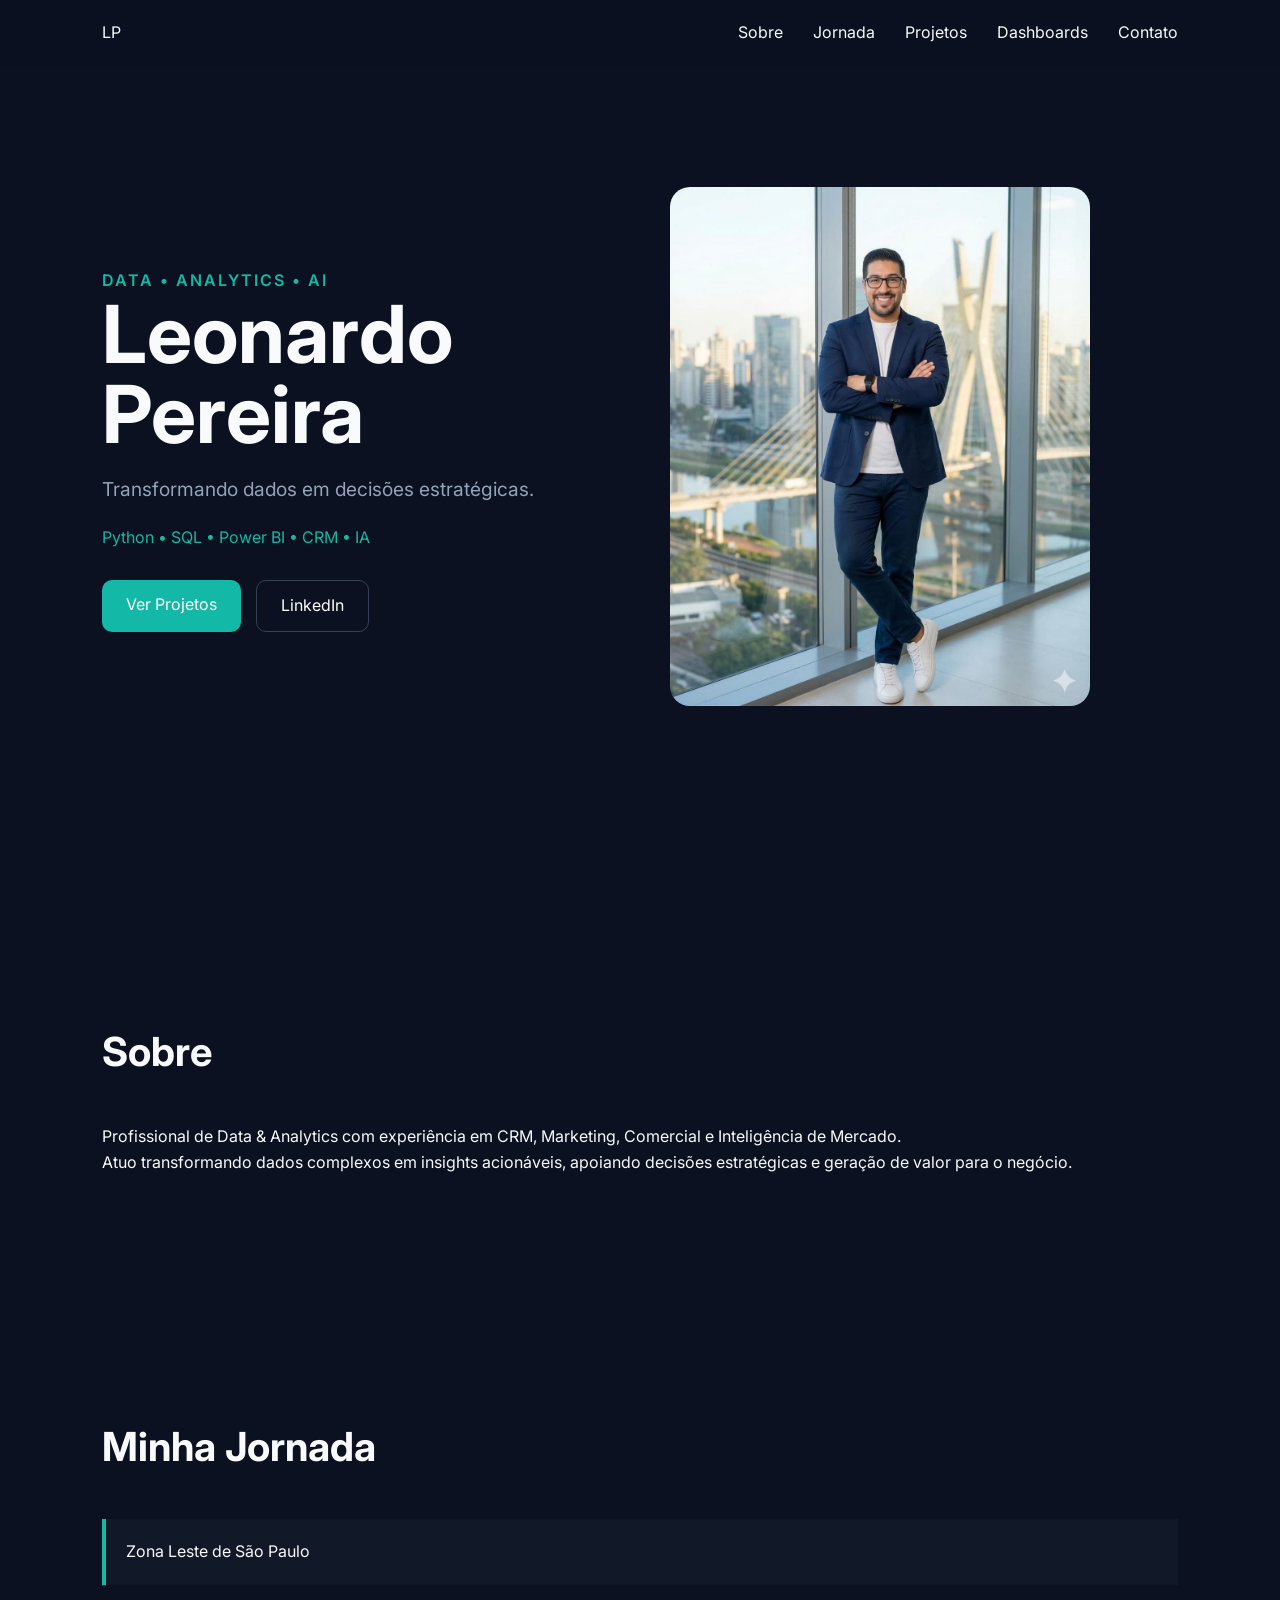
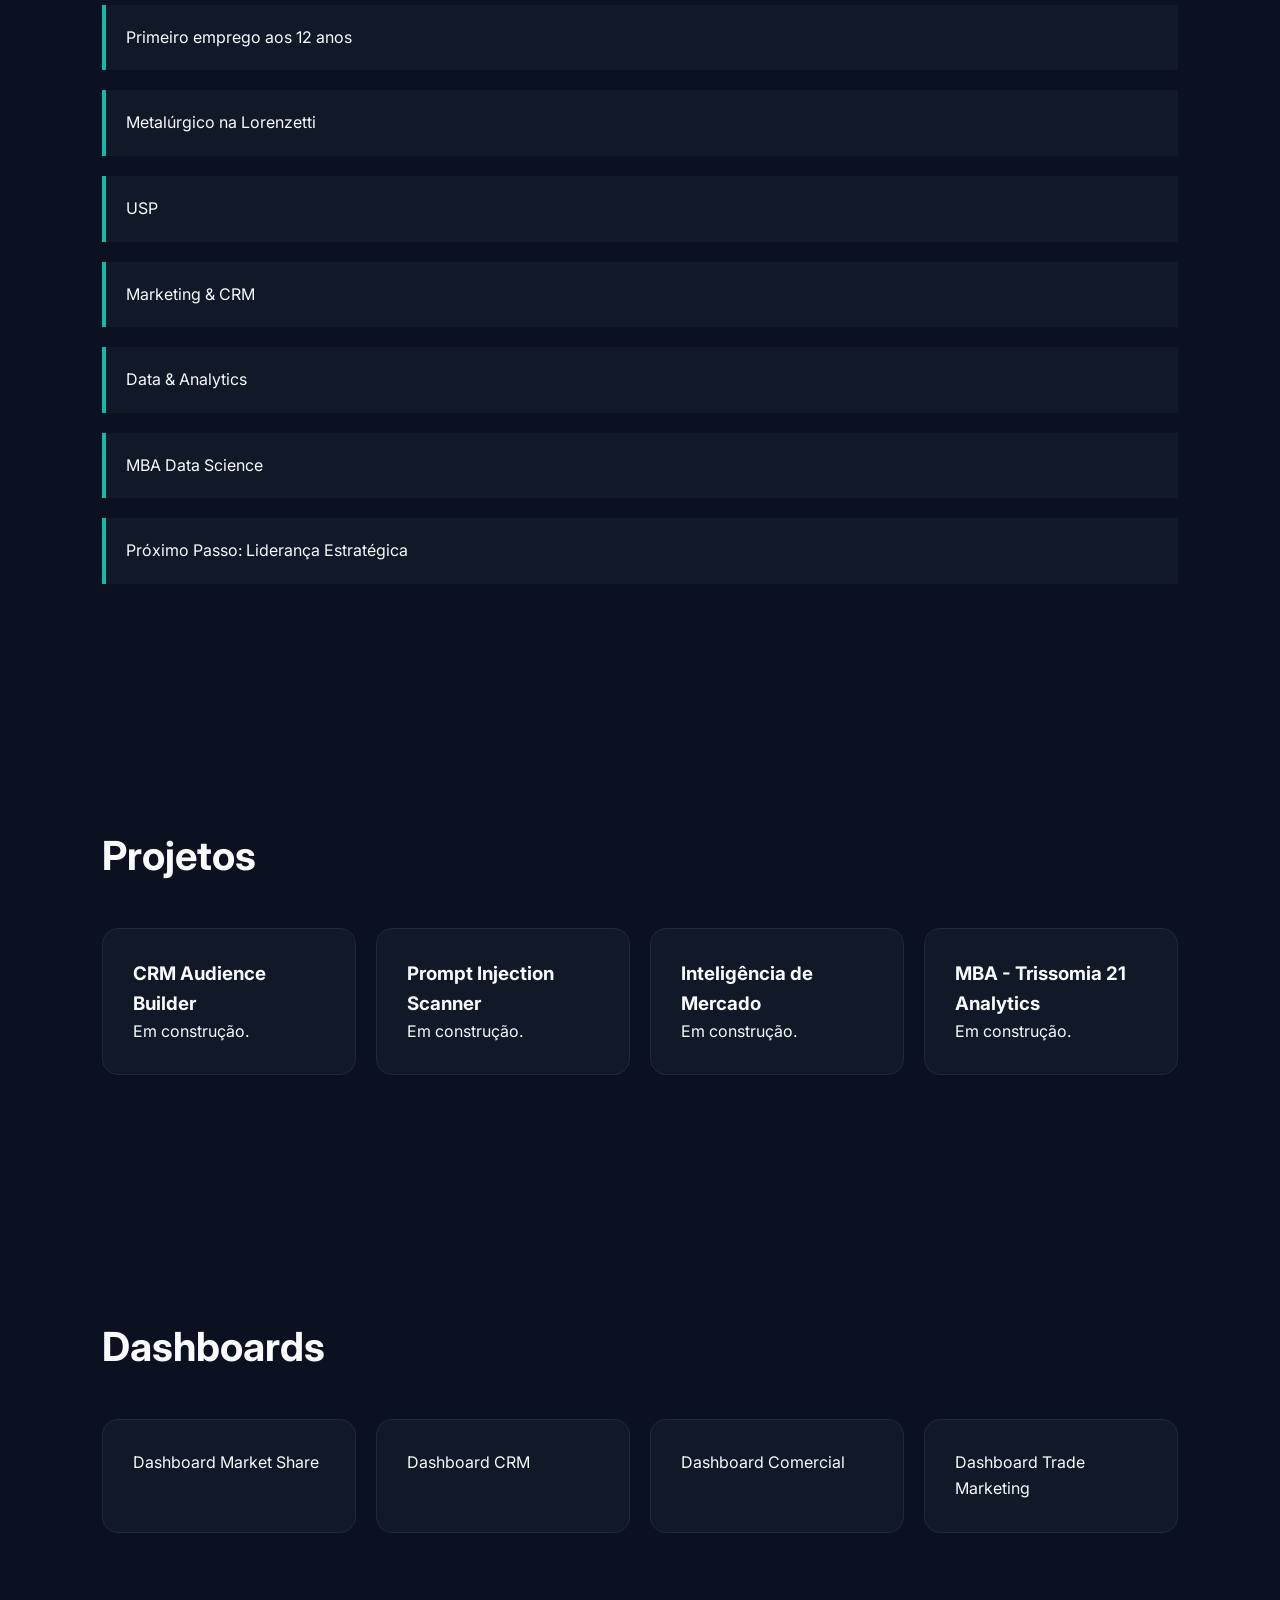
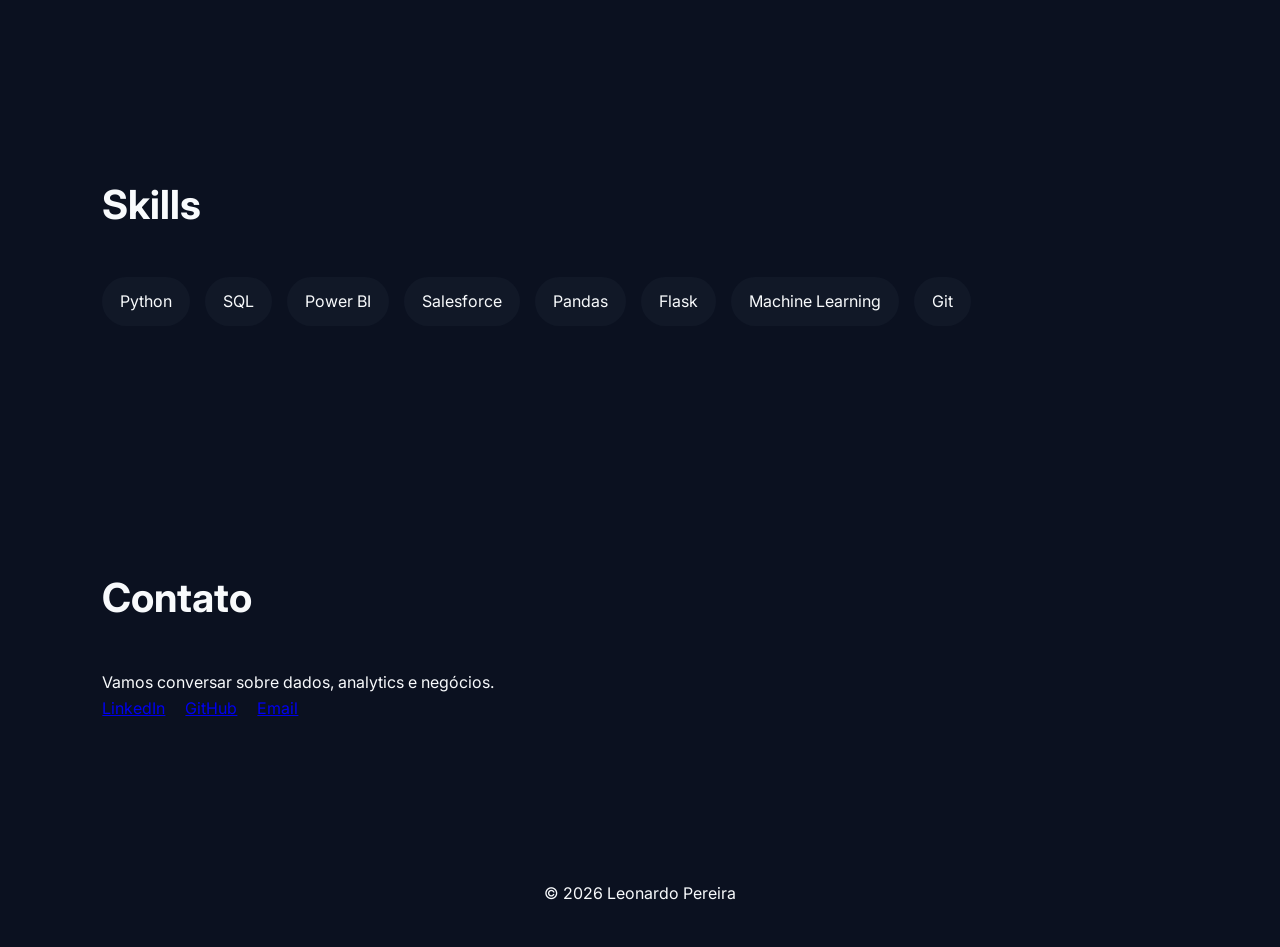
==== index.html @ 9e7b7779 "LinkedIn" ====
<!DOCTYPE html>
<html lang="pt-BR">

<head>
    <meta charset="UTF-8">
    <meta name="viewport" content="width=device-width, initial-scale=1.0">

    <title>Leonardo Pereira | Data & Analytics</title>

    <meta name="description"
        content="Portfólio profissional de Leonardo Pereira - Data Analytics, Business Intelligence, Python, CRM e Inteligência Artificial.">

    <link rel="preconnect" href="https://fonts.googleapis.com">
    <link href="https://fonts.googleapis.com/css2?family=Inter:wght@300;400;500;600;700&display=swap"
        rel="stylesheet">

    <link rel="stylesheet" href="css/style.css">
</head>

<body>

    <nav>
        <div class="logo">LP</div>

        <ul>
            <li><a href="#sobre">Sobre</a></li>
            <li><a href="#jornada">Jornada</a></li>
            <li><a href="#projetos">Projetos</a></li>
            <li><a href="#dashboards">Dashboards</a></li>
            <li><a href="#contato">Contato</a></li>
        </ul>
    </nav>

    <!-- HERO -->

    <section class="hero">

        <div class="hero-content">

            <span class="hero-tag">
                DATA • ANALYTICS • AI
            </span>

            <h1>
                Leonardo Pereira
            </h1>

            <p>
                Transformando dados em decisões estratégicas.
            </p>

            <div class="skills-inline">
                Python • SQL • Power BI • CRM • IA
            </div>

            <div class="hero-buttons">

                <a href="#projetos" class="btn-primary">
                    Ver Projetos
                </a>

                <a href="https://www.linkedin.com/in/lpereirabi/?skipRedirect=true" class="btn-secondary">
                    LinkedIn
                </a>

            </div>

        </div>

        <div class="hero-image">

            <img src="assets/profile.jpeg"
                alt="Leonardo Pereira">

        </div>

    </section>

    <!-- SOBRE -->

    <section id="sobre">

        <h2>Sobre</h2>

        <p>
            Profissional de Data & Analytics com experiência em CRM, Marketing,
            Comercial e Inteligência de Mercado.
        </p>

        <p>
            Atuo transformando dados complexos em insights acionáveis,
            apoiando decisões estratégicas e geração de valor para o negócio.
        </p>

    </section>

    <!-- JORNADA -->

    <section id="jornada">

        <h2>Minha Jornada</h2>

        <div class="timeline">

            <div class="timeline-item">
                Zona Leste de São Paulo
            </div>

            <div class="timeline-item">
                Primeiro emprego aos 12 anos
            </div>

            <div class="timeline-item">
                Metalúrgico na Lorenzetti
            </div>

            <div class="timeline-item">
                USP
            </div>

            <div class="timeline-item">
                Marketing & CRM
            </div>

            <div class="timeline-item">
                Data & Analytics
            </div>

            <div class="timeline-item">
                MBA Data Science
            </div>

            <div class="timeline-item">
                Próximo Passo: Liderança Estratégica
            </div>

        </div>

    </section>

    <!-- PROJETOS -->

    <section id="projetos">

        <h2>Projetos</h2>

        <div class="cards">

            <div class="card">
                <h3>CRM Audience Builder</h3>
                <p>Em construção.</p>
            </div>

            <div class="card">
                <h3>Prompt Injection Scanner</h3>
                <p>Em construção.</p>
            </div>

            <div class="card">
                <h3>Inteligência de Mercado</h3>
                <p>Em construção.</p>
            </div>

            <div class="card">
                <h3>MBA - Trissomia 21 Analytics</h3>
                <p>Em construção.</p>
            </div>

        </div>

    </section>

    <!-- DASHBOARDS -->

    <section id="dashboards">

        <h2>Dashboards</h2>

        <div class="cards">

            <div class="card">
                Dashboard Market Share
            </div>

            <div class="card">
                Dashboard CRM
            </div>

            <div class="card">
                Dashboard Comercial
            </div>

            <div class="card">
                Dashboard Trade Marketing
            </div>

        </div>

    </section>

    <!-- SKILLS -->

    <section>

        <h2>Skills</h2>

        <div class="badges">

            <span>Python</span>
            <span>SQL</span>
            <span>Power BI</span>
            <span>Salesforce</span>
            <span>Pandas</span>
            <span>Flask</span>
            <span>Machine Learning</span>
            <span>Git</span>

        </div>

    </section>

    <!-- CONTATO -->

    <section id="contato">

        <h2>Contato</h2>

        <p>
            Vamos conversar sobre dados, analytics e negócios.
        </p>

        <div class="contact-links">

            <a href="#">LinkedIn</a>

            <a href="#">GitHub</a>

            <a href="#">Email</a>

        </div>

    </section>

    <footer>

        © 2026 Leonardo Pereira

    </footer>

    <script src="js/main.js"></script>

</body>

</html>
---- css/style.css ----
*{
    margin:0;
    padding:0;
    box-sizing:border-box;
}

html{
    scroll-behavior:smooth;
}

body{

    font-family:'Inter',sans-serif;

    background:#0B1120;

    color:#F8FAFC;

    line-height:1.6;
}

nav{

    position:fixed;

    width:100%;

    top:0;

    padding:20px 8%;

    display:flex;

    justify-content:space-between;

    align-items:center;

    background:rgba(11,17,32,.9);

    backdrop-filter:blur(10px);

    z-index:1000;
}

nav ul{

    display:flex;

    gap:30px;

    list-style:none;
}

nav a{

    color:#F8FAFC;

    text-decoration:none;
}

section{

    padding:120px 8%;
}

.hero{

    min-height:100vh;

    display:grid;

    grid-template-columns:1fr 1fr;

    align-items:center;

    gap:60px;
}

.hero-tag{

    color:#14B8A6;

    font-weight:600;

    letter-spacing:2px;
}

.hero h1{

    font-size:5rem;

    line-height:1;
}

.hero p{

    margin-top:20px;

    color:#94A3B8;

    font-size:1.2rem;
}

.skills-inline{

    margin-top:20px;

    color:#14B8A6;
}

.hero-buttons{

    margin-top:30px;

    display:flex;

    gap:15px;
}

.btn-primary{

    background:#14B8A6;

    color:white;

    padding:12px 24px;

    border-radius:10px;

    text-decoration:none;
}

.btn-secondary{

    border:1px solid #334155;

    padding:12px 24px;

    border-radius:10px;

    text-decoration:none;

    color:white;
}

.hero-image img{

    width:100%;

    max-width:420px;

    border-radius:20px;
}

h2{

    margin-bottom:40px;

    font-size:2.5rem;
}

.cards{

    display:grid;

    grid-template-columns:repeat(auto-fit,minmax(250px,1fr));

    gap:20px;
}

.card{

    background:#111827;

    padding:30px;

    border-radius:16px;

    border:1px solid #1E293B;
}

.timeline{

    display:flex;

    flex-direction:column;

    gap:20px;
}

.timeline-item{

    padding:20px;

    background:#111827;

    border-left:4px solid #14B8A6;
}

.badges{

    display:flex;

    flex-wrap:wrap;

    gap:15px;
}

.badges span{

    background:#111827;

    padding:12px 18px;

    border-radius:999px;
}

.contact-links{

    display:flex;

    gap:20px;
}

footer{

    text-align:center;

    padding:40px;
}
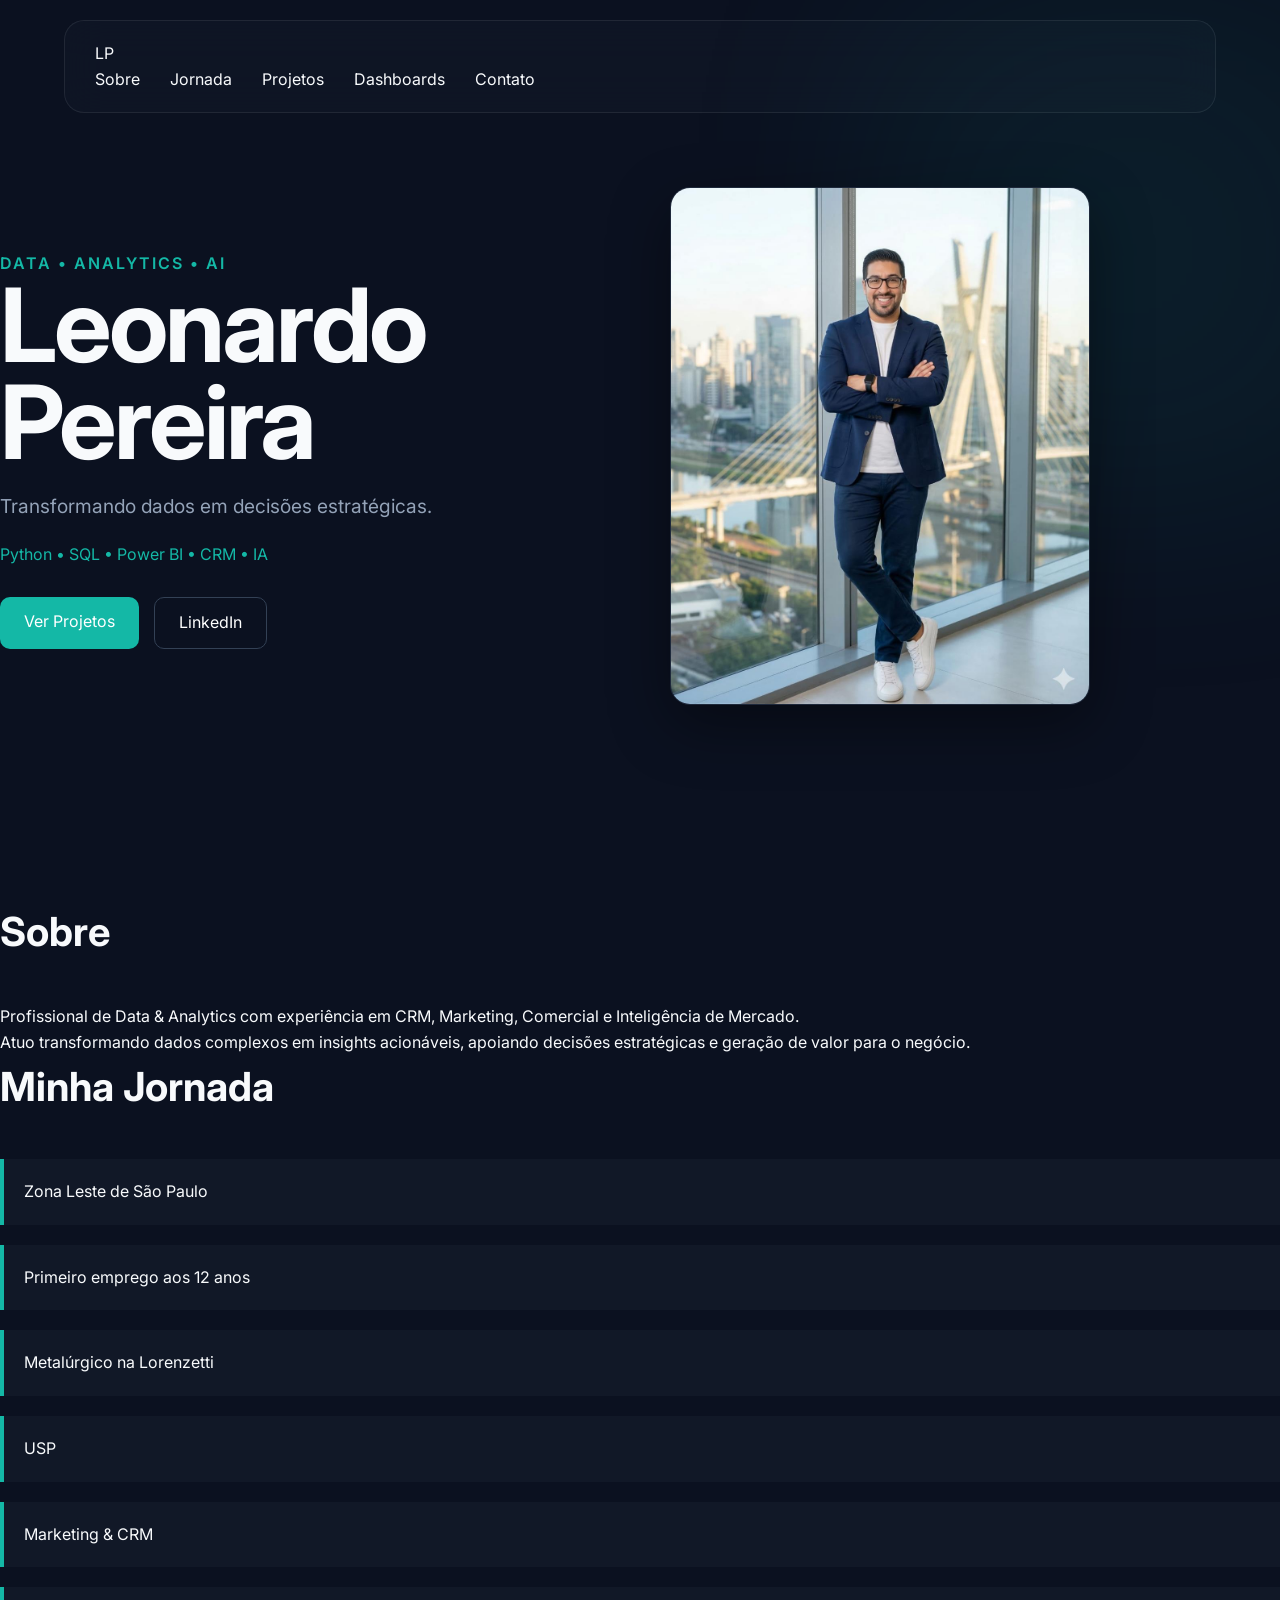
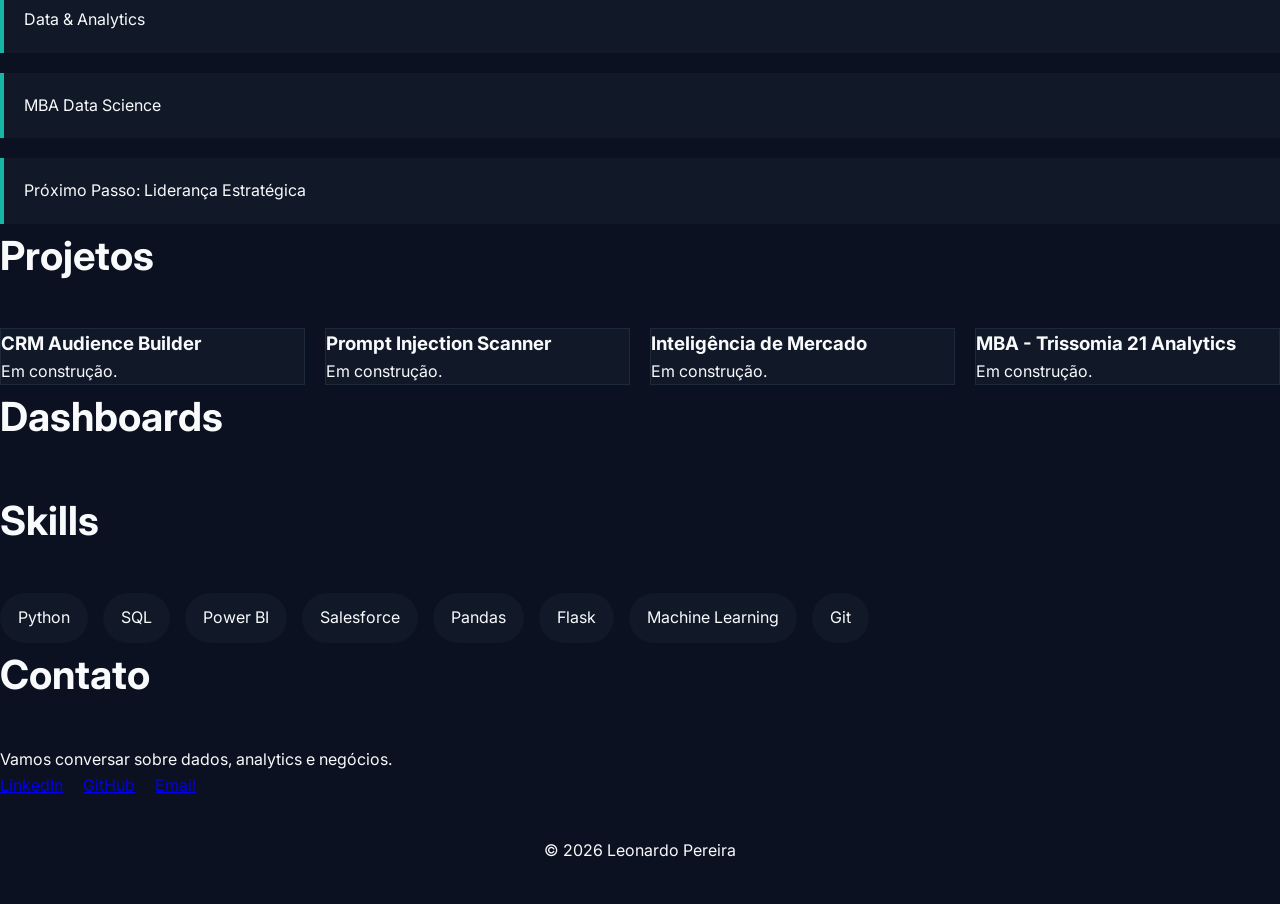
==== commit 0cd792bd: "LinkedIn" ====
--- a/index.html
+++ b/index.html
@@ -178,21 +178,11 @@
 
         <div class="cards">
 
-            <div class="card">
-                Dashboard Market Share
-            </div>
-
-            <div class="card">
-                Dashboard CRM
-            </div>
-
-            <div class="card">
-                Dashboard Comercial
-            </div>
-
-            <div class="card">
-                Dashboard Trade Marketing
-            </div>
+            <!-- Power BI 1 -->
+
+            <!-- Power BI 2 -->
+
+            <!-- Power BI 3 -->
 
         </div>
 
--- a/css/style.css
+++ b/css/style.css
@@ -23,208 +23,303 @@
 
     position:fixed;
 
+    top:20px;
+
+    left:50%;
+
+    transform:translateX(-50%);
+
+    width:90%;
+
+    max-width:1200px;
+
+    border-radius:20px;
+
+    padding:20px 30px;
+
+    background:rgba(17,24,39,.7);
+
+    backdrop-filter:blur(20px);
+
+    border:1px solid rgba(255,255,255,.08);
+}
+
+nav ul{
+
+    display:flex;
+
+    gap:30px;
+
+    list-style:none;
+}
+
+nav a{
+
+    color:#F8FAFC;
+
+    text-decoration:none;
+}
+
+section{
+
+    opacity:0;
+
+    transform:translateY(40px);
+
+    transition:.8s;
+}
+
+section.show{
+
+    opacity:1;
+
+    transform:translateY(0);
+}
+
+.hero{
+
+    min-height:100vh;
+
+    display:grid;
+
+    grid-template-columns:1fr 1fr;
+
+    align-items:center;
+
+    gap:60px;
+
+    position:relative;
+}
+
+.hero-tag{
+
+    color:#14B8A6;
+
+    font-weight:600;
+
+    letter-spacing:2px;
+}
+
+.hero h1{
+
+    font-size:clamp(4rem,8vw,7rem);
+
+    line-height:.95;
+
+    font-weight:700;
+
+    letter-spacing:-3px;
+
+    margin-bottom:20px;
+}
+
+.hero p{
+
+    margin-top:20px;
+
+    color:#94A3B8;
+
+    font-size:1.2rem;
+}
+
+.hero::before{
+
+    content:"";
+
+    position:absolute;
+
+    width:500px;
+    height:500px;
+
+    background:#14B8A6;
+
+    opacity:.08;
+
+    filter:blur(120px);
+
+    right:-100px;
+
+    top:0;
+
+    z-index:-1;
+}
+
+.hero-image img{
+
     width:100%;
 
-    top:0;
-
-    padding:20px 8%;
-
-    display:flex;
-
-    justify-content:space-between;
-
-    align-items:center;
-
-    background:rgba(11,17,32,.9);
-
-    backdrop-filter:blur(10px);
-
-    z-index:1000;
-}
-
-nav ul{
-
-    display:flex;
-
-    gap:30px;
-
-    list-style:none;
-}
-
-nav a{
-
-    color:#F8FAFC;
+    max-width:420px;
+
+    border-radius:24px;
+
+    border:1px solid #1E293B;
+
+    box-shadow:
+        0 20px 60px rgba(0,0,0,.4);
+
+    transition:.4s;
+}
+
+.hero-image img:hover{
+
+    transform:translateY(-10px);
+}
+
+.skills-inline{
+
+    margin-top:20px;
+
+    color:#14B8A6;
+}
+
+.hero-buttons{
+
+    margin-top:30px;
+
+    display:flex;
+
+    gap:15px;
+}
+
+.btn-primary{
+
+    background:#14B8A6;
+
+    color:white;
+
+    padding:12px 24px;
+
+    border-radius:10px;
 
     text-decoration:none;
 }
 
-section{
-
-    padding:120px 8%;
-}
-
-.hero{
-
-    min-height:100vh;
+.btn-secondary{
+
+    border:1px solid #334155;
+
+    padding:12px 24px;
+
+    border-radius:10px;
+
+    text-decoration:none;
+
+    color:white;
+}
+
+.hero-image img{
+
+    width:100%;
+
+    max-width:420px;
+
+    border-radius:20px;
+}
+
+h2{
+
+    margin-bottom:40px;
+
+    font-size:2.5rem;
+}
+
+.cards{
 
     display:grid;
 
-    grid-template-columns:1fr 1fr;
-
-    align-items:center;
-
-    gap:60px;
-}
-
-.hero-tag{
-
-    color:#14B8A6;
-
-    font-weight:600;
-
-    letter-spacing:2px;
-}
-
-.hero h1{
-
-    font-size:5rem;
-
-    line-height:1;
-}
-
-.hero p{
-
-    margin-top:20px;
-
-    color:#94A3B8;
-
-    font-size:1.2rem;
-}
-
-.skills-inline{
-
-    margin-top:20px;
-
-    color:#14B8A6;
-}
-
-.hero-buttons{
-
-    margin-top:30px;
-
-    display:flex;
+    grid-template-columns:repeat(auto-fit,minmax(250px,1fr));
+
+    gap:20px;
+}
+
+.card{
+
+    background:#111827;
+
+    border:1px solid #1E293B;
+
+    transition:.4s;
+
+    cursor:pointer;
+}
+
+.card:hover{
+
+    transform:translateY(-8px);
+
+    border-color:#14B8A6;
+
+    box-shadow:
+        0 20px 40px rgba(20,184,166,.15);
+}
+
+.timeline{
+
+    display:flex;
+
+    flex-direction:column;
+
+    gap:20px;
+}
+
+.timeline-item{
+
+    padding:20px;
+
+    background:#111827;
+
+    border-left:4px solid #14B8A6;
+}
+
+.badges{
+
+    display:flex;
+
+    flex-wrap:wrap;
 
     gap:15px;
 }
 
-.btn-primary{
-
-    background:#14B8A6;
-
-    color:white;
-
-    padding:12px 24px;
-
-    border-radius:10px;
-
-    text-decoration:none;
-}
-
-.btn-secondary{
-
-    border:1px solid #334155;
-
-    padding:12px 24px;
-
-    border-radius:10px;
-
-    text-decoration:none;
-
-    color:white;
-}
-
-.hero-image img{
-
-    width:100%;
-
-    max-width:420px;
-
-    border-radius:20px;
-}
-
-h2{
-
-    margin-bottom:40px;
-
-    font-size:2.5rem;
-}
-
-.cards{
-
-    display:grid;
-
-    grid-template-columns:repeat(auto-fit,minmax(250px,1fr));
+.badges span{
+
+    background:#111827;
+
+    padding:12px 18px;
+
+    border-radius:999px;
+}
+
+.contact-links{
+
+    display:flex;
 
     gap:20px;
 }
 
-.card{
-
-    background:#111827;
-
-    padding:30px;
-
-    border-radius:16px;
-
-    border:1px solid #1E293B;
-}
-
-.timeline{
-
-    display:flex;
-
-    flex-direction:column;
-
-    gap:20px;
-}
-
-.timeline-item{
-
-    padding:20px;
-
-    background:#111827;
-
-    border-left:4px solid #14B8A6;
-}
-
-.badges{
-
-    display:flex;
-
-    flex-wrap:wrap;
-
-    gap:15px;
-}
-
-.badges span{
-
-    background:#111827;
-
-    padding:12px 18px;
-
-    border-radius:999px;
-}
-
-.contact-links{
-
-    display:flex;
-
-    gap:20px;
-}
-
 footer{
 
     text-align:center;
 
     padding:40px;
+}
+
+
+@media(max-width:900px){
+
+    .hero{
+
+        grid-template-columns:1fr;
+
+        text-align:center;
+    }
+
+    .hero-buttons{
+
+        justify-content:center;
+    }
+
+    nav ul{
+
+        display:none;
+    }
 }
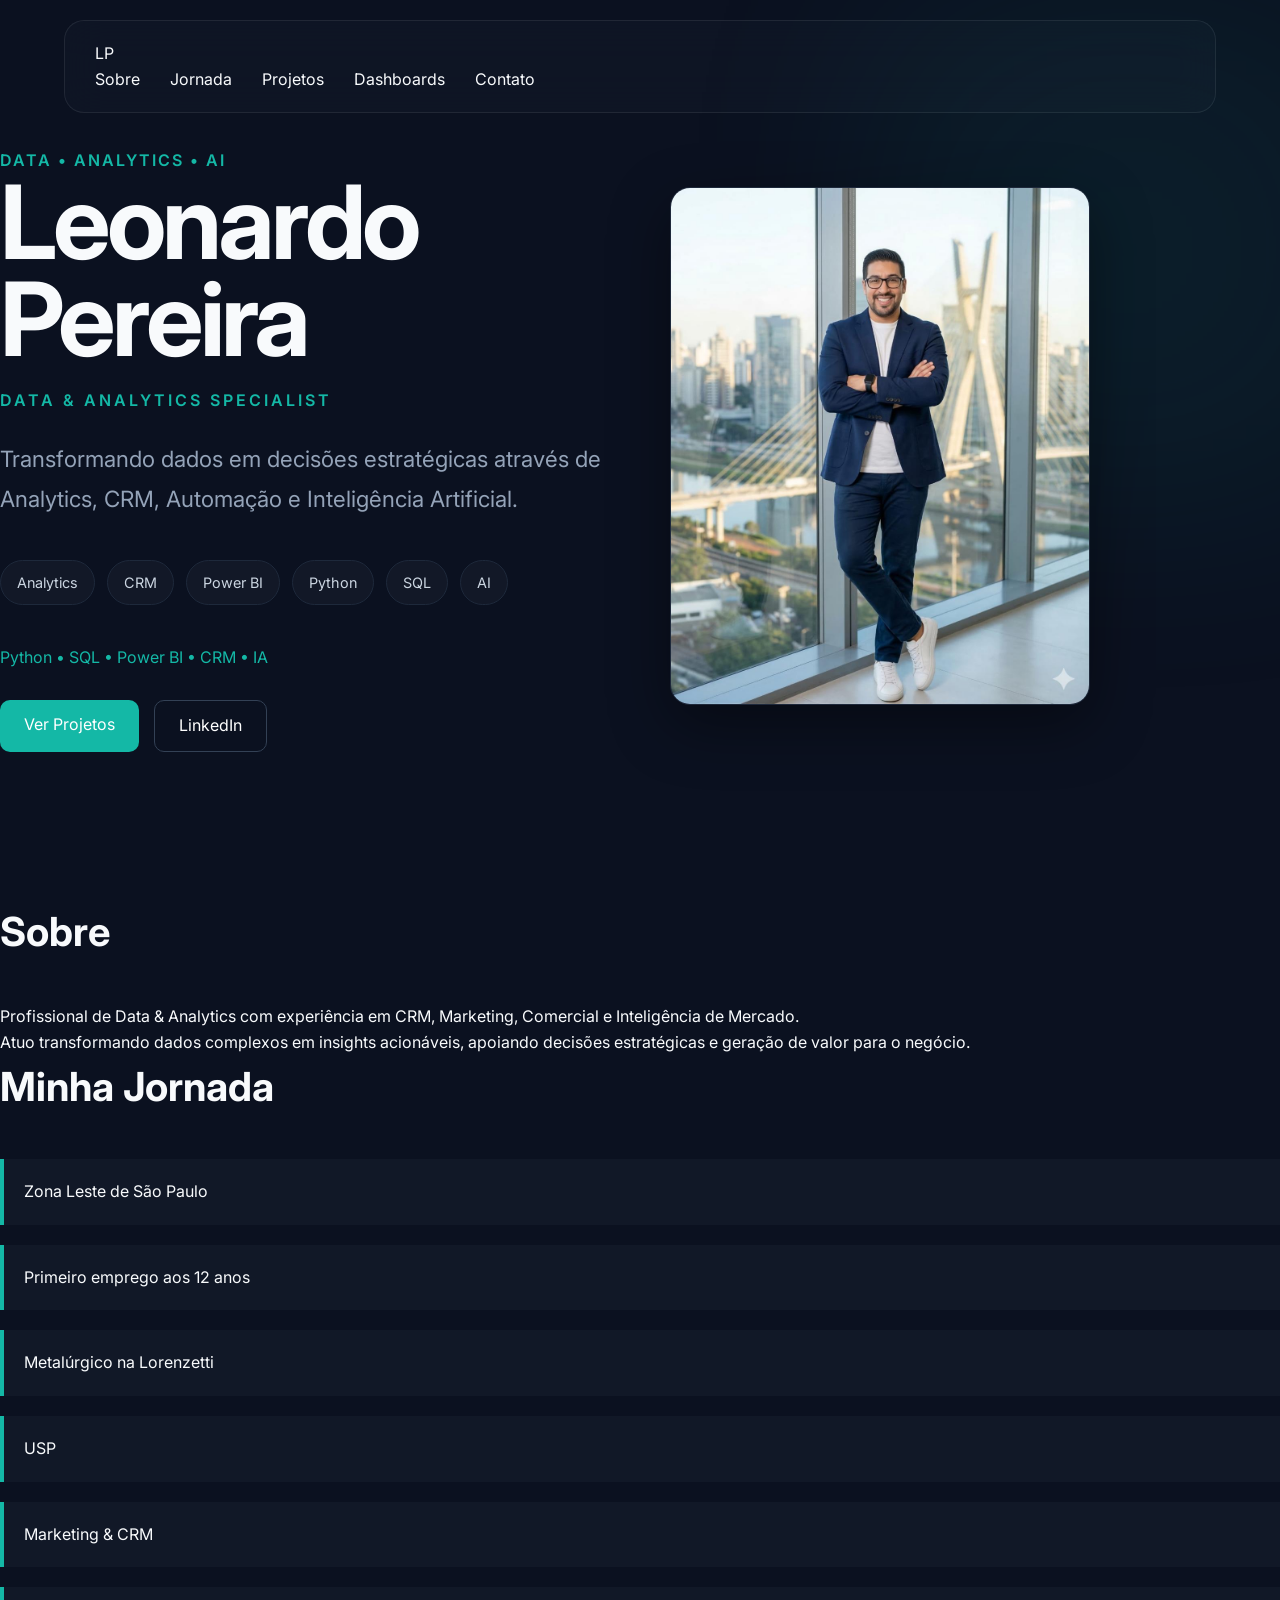
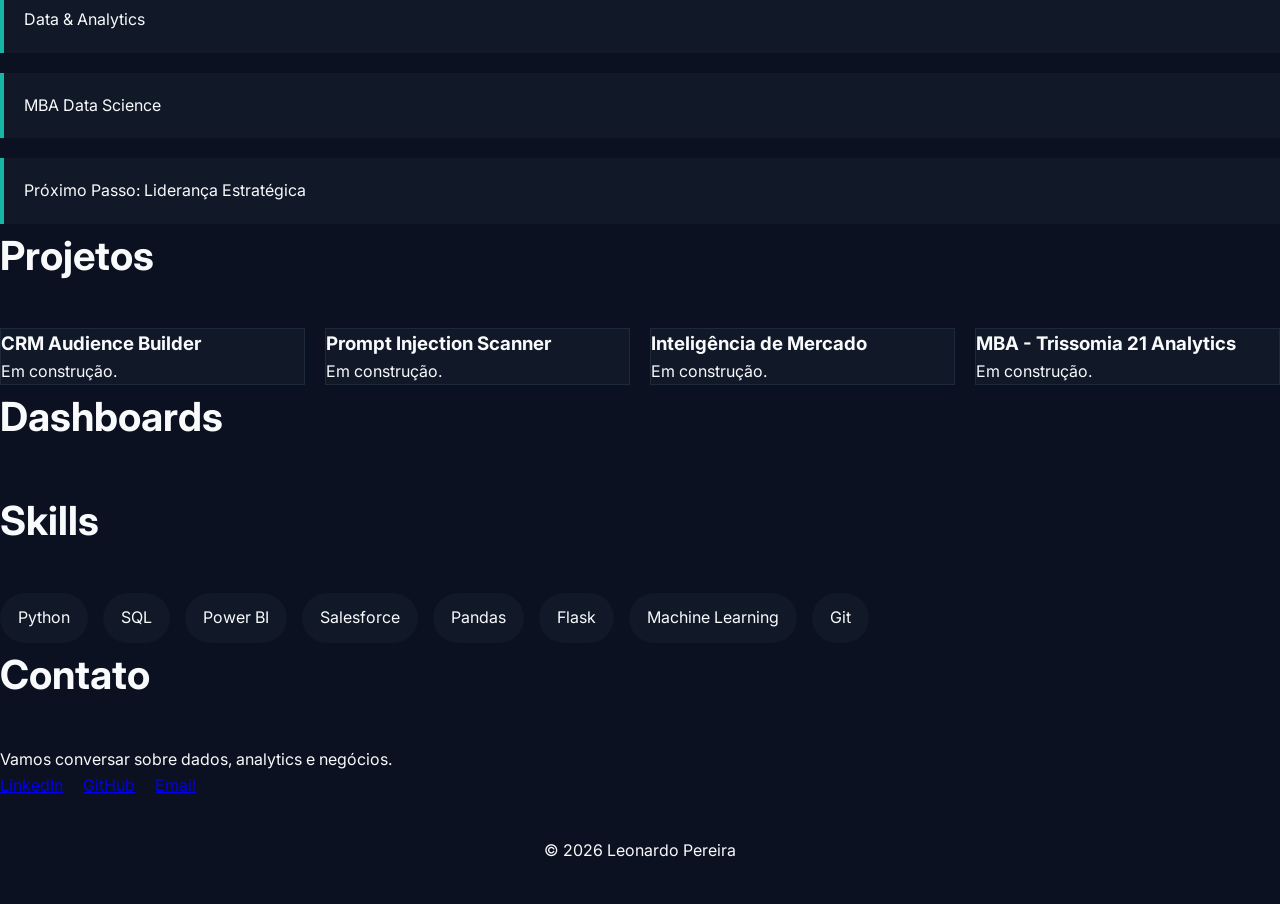
==== commit 2202ac86: "Melhoria Menu" ====
--- a/index.html
+++ b/index.html
@@ -45,9 +45,22 @@
                 Leonardo Pereira
             </h1>
 
-            <p>
-                Transformando dados em decisões estratégicas.
+            <div class="hero-subtitle">
+                Data & Analytics Specialist
+            </div>
+
+            <p class="hero-description">
+                Transformando dados em decisões estratégicas através de Analytics, CRM, Automação e Inteligência Artificial.
             </p>
+
+            <div class="expertise-tags">
+                <span>Analytics</span>
+                <span>CRM</span>
+                <span>Power BI</span>
+                <span>Python</span>
+                <span>SQL</span>
+                <span>AI</span>
+            </div>
 
             <div class="skills-inline">
                 Python • SQL • Power BI • CRM • IA
--- a/css/style.css
+++ b/css/style.css
@@ -91,6 +91,37 @@
     position:relative;
 }
 
+
+.hero-subtitle {
+
+    color: #14B8A6;
+
+    font-size: 1rem;
+
+    letter-spacing: 3px;
+
+    text-transform: uppercase;
+
+    margin-top: 20px;
+
+    margin-bottom: 25px;
+
+    font-weight: 600;
+}
+
+.hero-description {
+
+    max-width: 650px;
+
+    font-size: 1.3rem;
+
+    line-height: 1.8;
+
+    color: #94A3B8;
+
+    margin-bottom: 40px;
+}
+
 .hero-tag{
 
     color:#14B8A6;
@@ -100,26 +131,28 @@
     letter-spacing:2px;
 }
 
-.hero h1{
-
-    font-size:clamp(4rem,8vw,7rem);
-
-    line-height:.95;
-
-    font-weight:700;
-
-    letter-spacing:-3px;
-
-    margin-bottom:20px;
+.hero h1 {
+
+    font-size: clamp(4rem, 8vw, 7rem);
+
+    line-height: .95;
+
+    letter-spacing: -4px;
+
+    font-weight: 700;
+
+    margin-bottom: 10px;
 }
 
 .hero p{
 
-    margin-top:20px;
+    font-size:1.4rem;
+
+    max-width:650px;
+
+    margin-top:25px;
 
     color:#94A3B8;
-
-    font-size:1.2rem;
 }
 
 .hero::before{
@@ -179,6 +212,32 @@
     display:flex;
 
     gap:15px;
+}
+
+.expertise-tags {
+
+    display: flex;
+
+    flex-wrap: wrap;
+
+    gap: 12px;
+
+    margin-bottom: 40px;
+}
+
+.expertise-tags span {
+
+    border: 1px solid #1E293B;
+
+    padding: 10px 16px;
+
+    border-radius: 999px;
+
+    font-size: .9rem;
+
+    color: #CBD5E1;
+
+    background: rgba(255,255,255,.03);
 }
 
 .btn-primary{
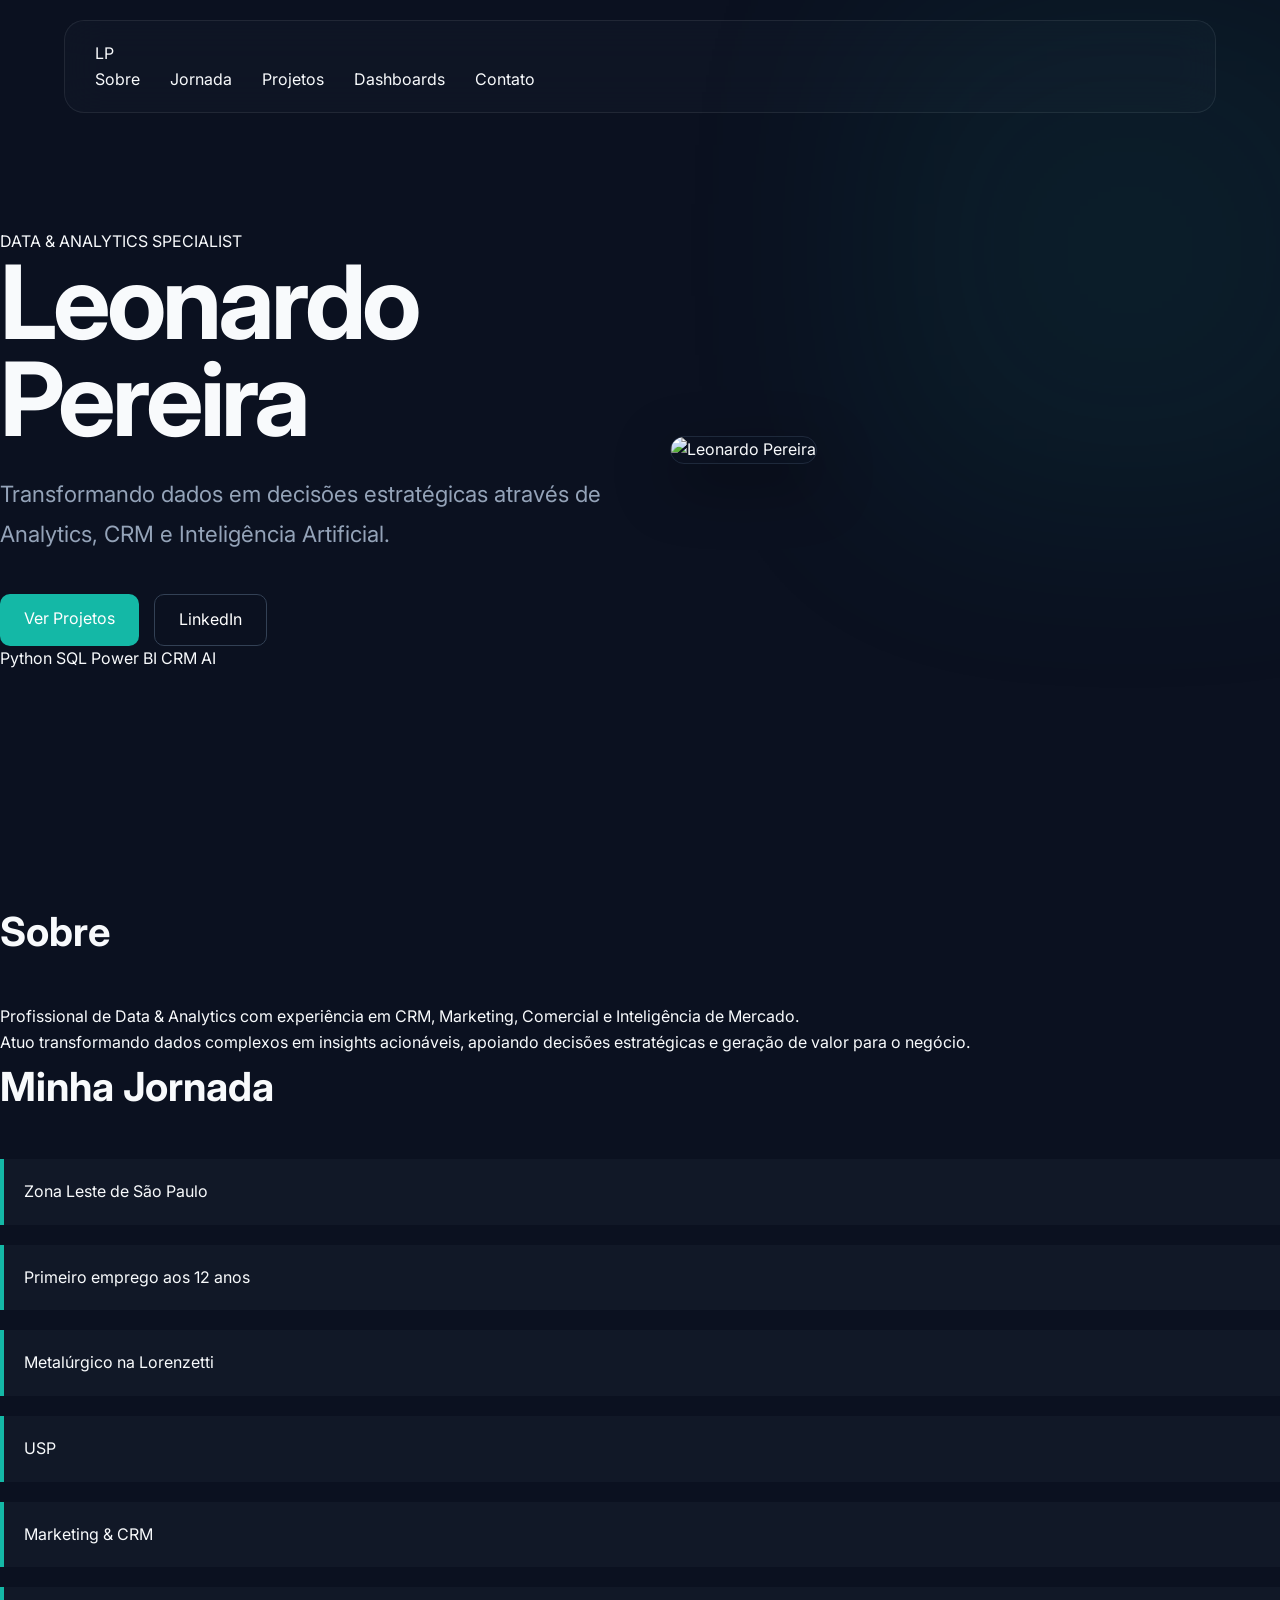
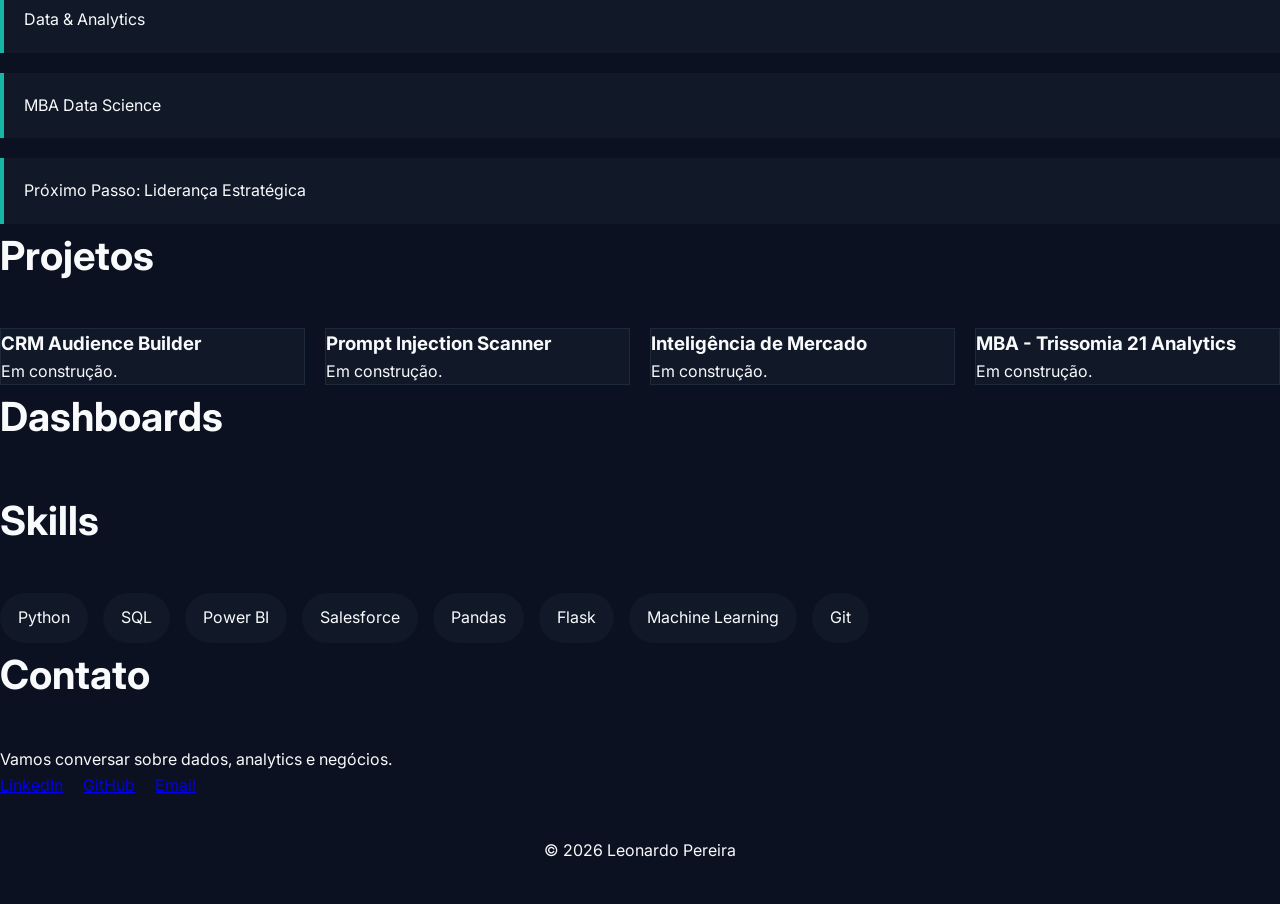
==== commit f6c29d31: "Melhoria Menu" ====
--- a/index.html
+++ b/index.html
@@ -35,59 +35,54 @@
 
     <section class="hero">
 
-        <div class="hero-content">
-
-            <span class="hero-tag">
-                DATA • ANALYTICS • AI
-            </span>
-
-            <h1>
-                Leonardo Pereira
-            </h1>
-
-            <div class="hero-subtitle">
-                Data & Analytics Specialist
-            </div>
-
-            <p class="hero-description">
-                Transformando dados em decisões estratégicas através de Analytics, CRM, Automação e Inteligência Artificial.
-            </p>
-
-            <div class="expertise-tags">
-                <span>Analytics</span>
-                <span>CRM</span>
-                <span>Power BI</span>
-                <span>Python</span>
-                <span>SQL</span>
-                <span>AI</span>
-            </div>
-
-            <div class="skills-inline">
-                Python • SQL • Power BI • CRM • IA
-            </div>
-
-            <div class="hero-buttons">
-
-                <a href="#projetos" class="btn-primary">
-                    Ver Projetos
-                </a>
-
-                <a href="https://www.linkedin.com/in/lpereirabi/?skipRedirect=true" class="btn-secondary">
-                    LinkedIn
-                </a>
-
-            </div>
-
-        </div>
-
-        <div class="hero-image">
-
-            <img src="assets/profile.jpeg"
-                alt="Leonardo Pereira">
-
-        </div>
-
-    </section>
+    <div class="hero-content">
+
+        <span class="hero-label">
+            DATA & ANALYTICS SPECIALIST
+        </span>
+
+        <h1>
+            Leonardo Pereira
+        </h1>
+
+        <p class="hero-description">
+
+            Transformando dados em decisões estratégicas através de
+            Analytics, CRM e Inteligência Artificial.
+
+        </p>
+
+        <div class="hero-buttons">
+
+            <a href="#projetos" class="btn-primary">
+                Ver Projetos
+            </a>
+
+            <a href="#" class="btn-secondary">
+                LinkedIn
+            </a>
+
+        </div>
+
+        <div class="hero-tags">
+
+            <span>Python</span>
+            <span>SQL</span>
+            <span>Power BI</span>
+            <span>CRM</span>
+            <span>AI</span>
+
+        </div>
+
+    </div>
+
+    <div class="hero-image">
+
+        <img src="assets/profile.jpg" alt="Leonardo Pereira">
+
+    </div>
+
+</section>
 
     <!-- SOBRE -->
 
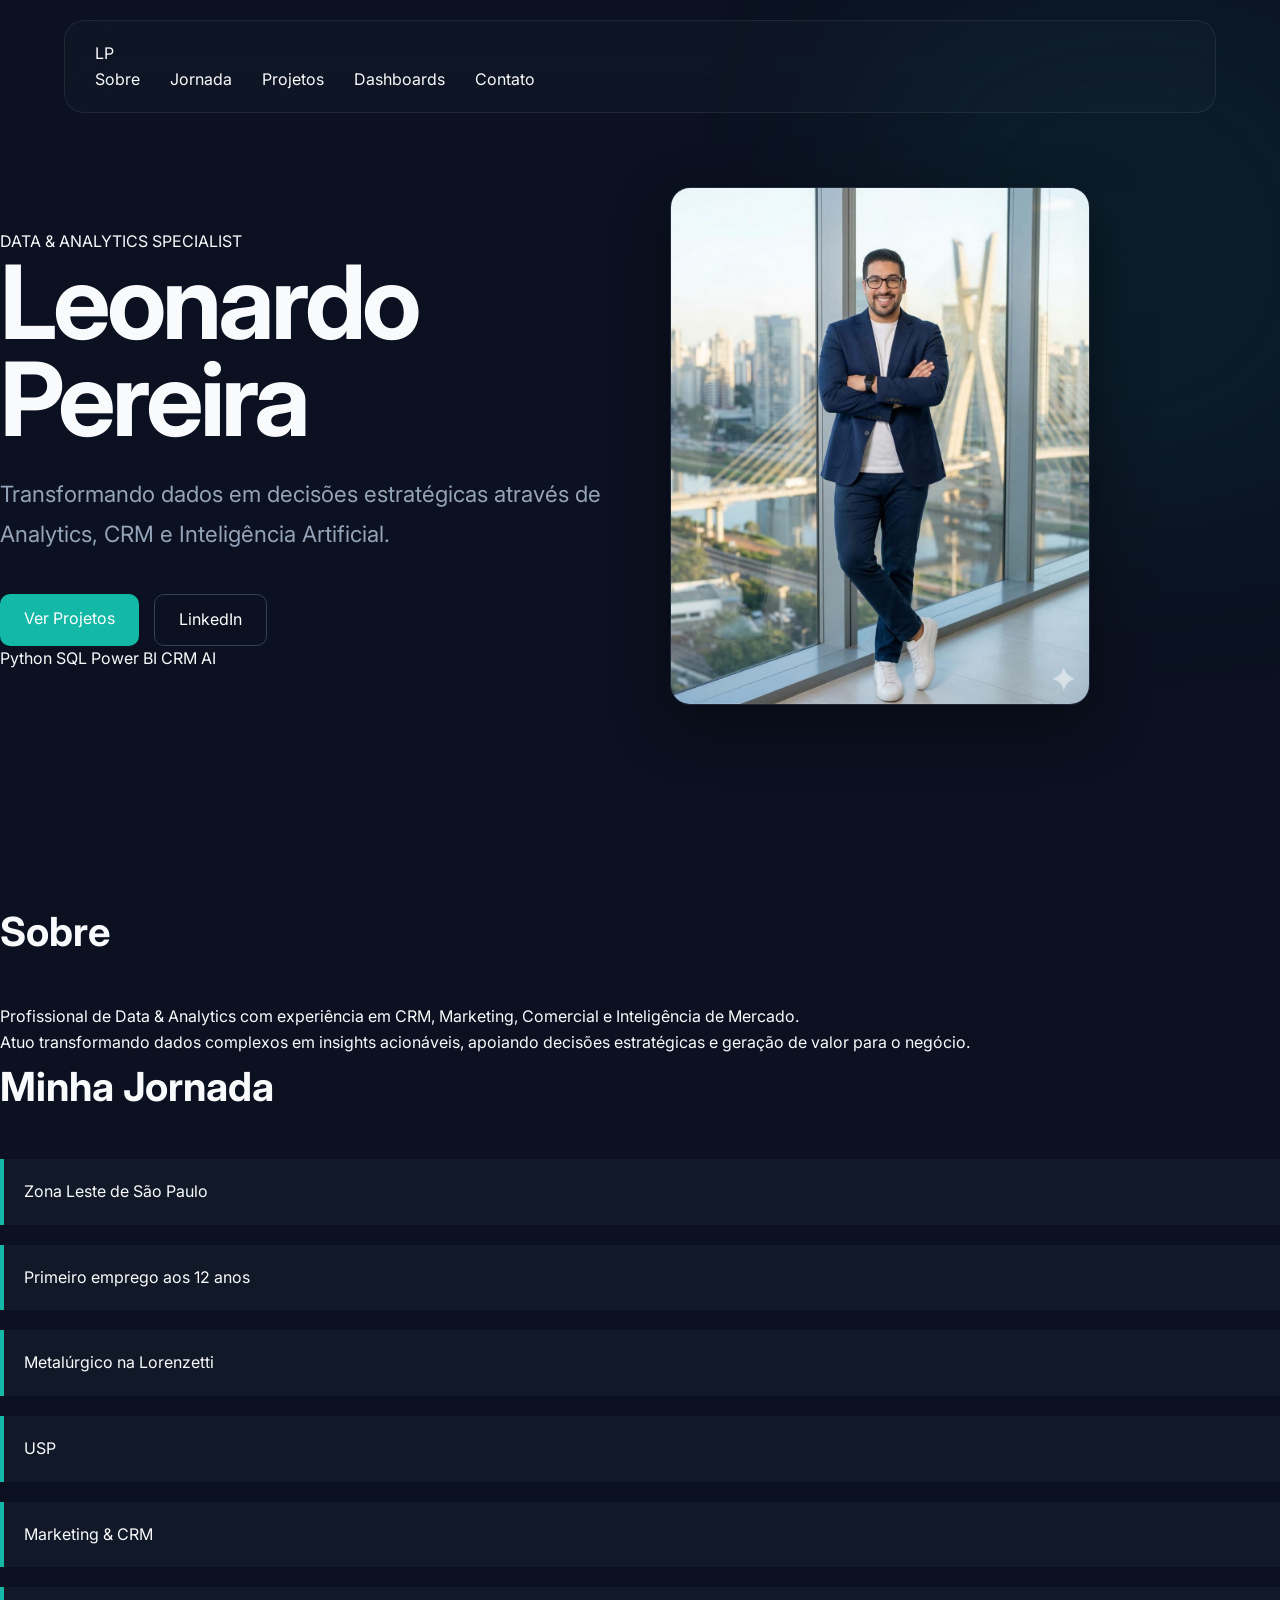
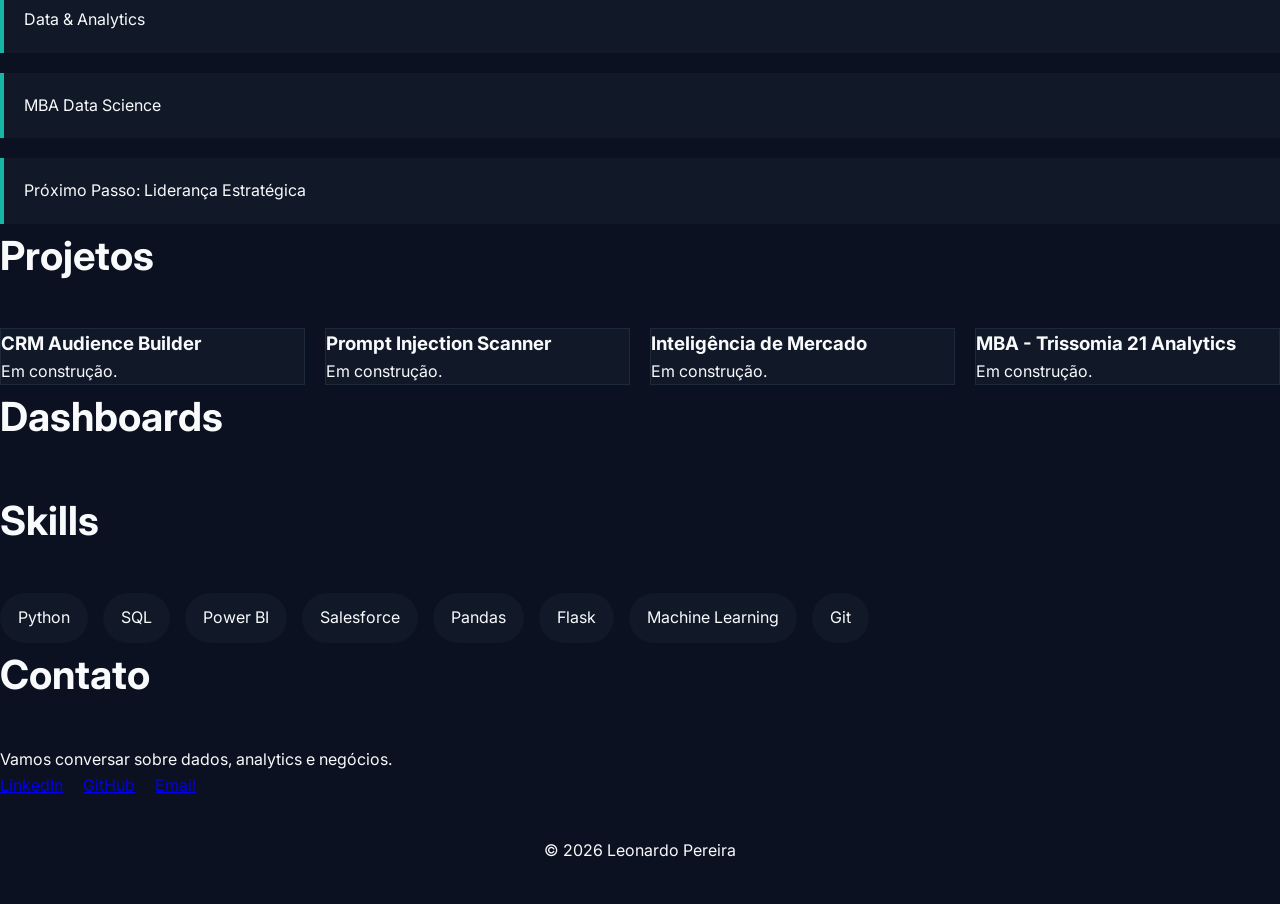
==== commit 79057d69: "Melhoria Menu" ====
--- a/index.html
+++ b/index.html
@@ -35,54 +35,54 @@
 
     <section class="hero">
 
-    <div class="hero-content">
-
-        <span class="hero-label">
-            DATA & ANALYTICS SPECIALIST
-        </span>
-
-        <h1>
-            Leonardo Pereira
-        </h1>
-
-        <p class="hero-description">
-
-            Transformando dados em decisões estratégicas através de
-            Analytics, CRM e Inteligência Artificial.
-
-        </p>
-
-        <div class="hero-buttons">
-
-            <a href="#projetos" class="btn-primary">
-                Ver Projetos
-            </a>
-
-            <a href="#" class="btn-secondary">
-                LinkedIn
-            </a>
-
-        </div>
-
-        <div class="hero-tags">
-
-            <span>Python</span>
-            <span>SQL</span>
-            <span>Power BI</span>
-            <span>CRM</span>
-            <span>AI</span>
-
-        </div>
-
-    </div>
-
-    <div class="hero-image">
-
-        <img src="assets/profile.jpg" alt="Leonardo Pereira">
-
-    </div>
-
-</section>
+        <div class="hero-content">
+
+            <span class="hero-label">
+                DATA & ANALYTICS SPECIALIST
+            </span>
+
+            <h1>
+                Leonardo Pereira
+            </h1>
+
+            <p class="hero-description">
+
+                Transformando dados em decisões estratégicas através de
+                Analytics, CRM e Inteligência Artificial.
+
+            </p>
+
+            <div class="hero-buttons">
+
+                <a href="#projetos" class="btn-primary">
+                    Ver Projetos
+                </a>
+
+                <a href="#" class="btn-secondary">
+                    LinkedIn
+                </a>
+
+            </div>
+
+            <div class="hero-tags">
+
+                <span>Python</span>
+                <span>SQL</span>
+                <span>Power BI</span>
+                <span>CRM</span>
+                <span>AI</span>
+
+            </div>
+
+        </div>
+
+        <div class="hero-image">
+
+            <img src="assets/profile.jpeg" alt="Leonardo Pereira">
+
+        </div>
+
+    </section>
 
     <!-- SOBRE -->
 
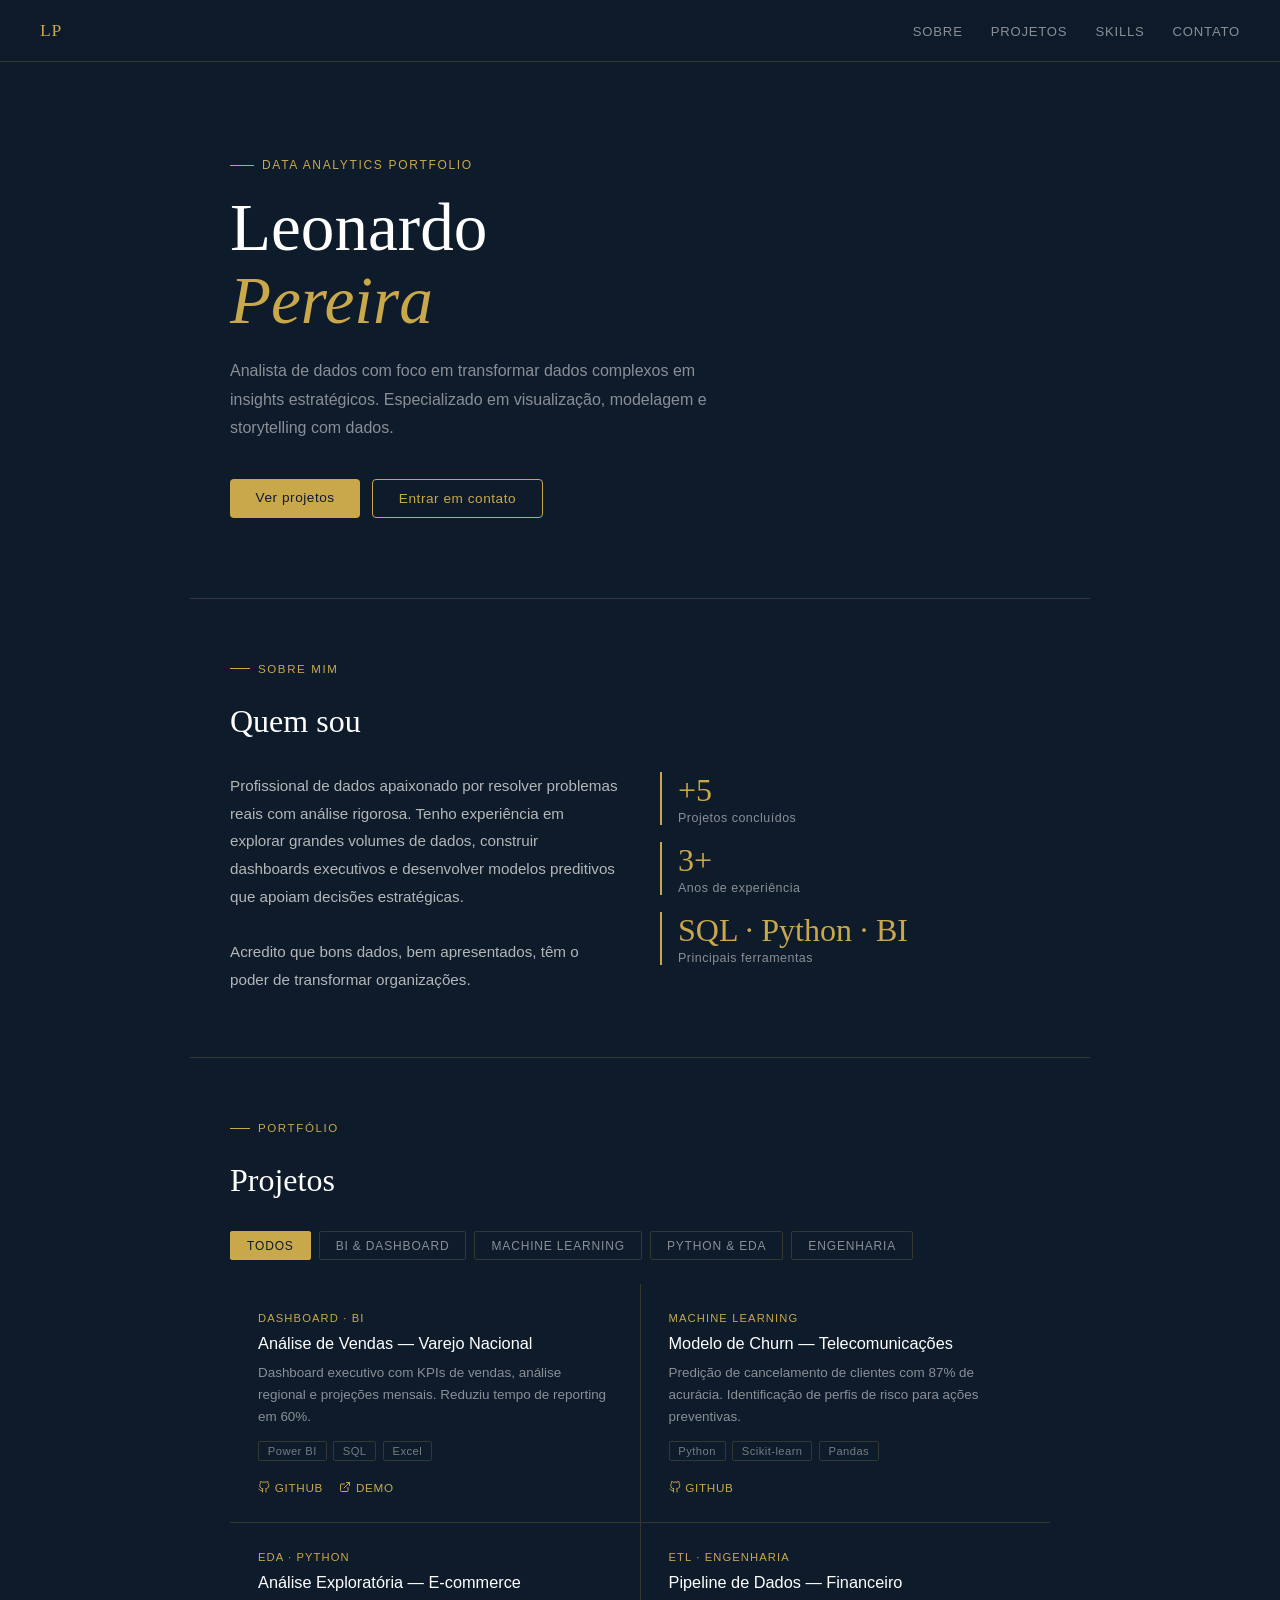
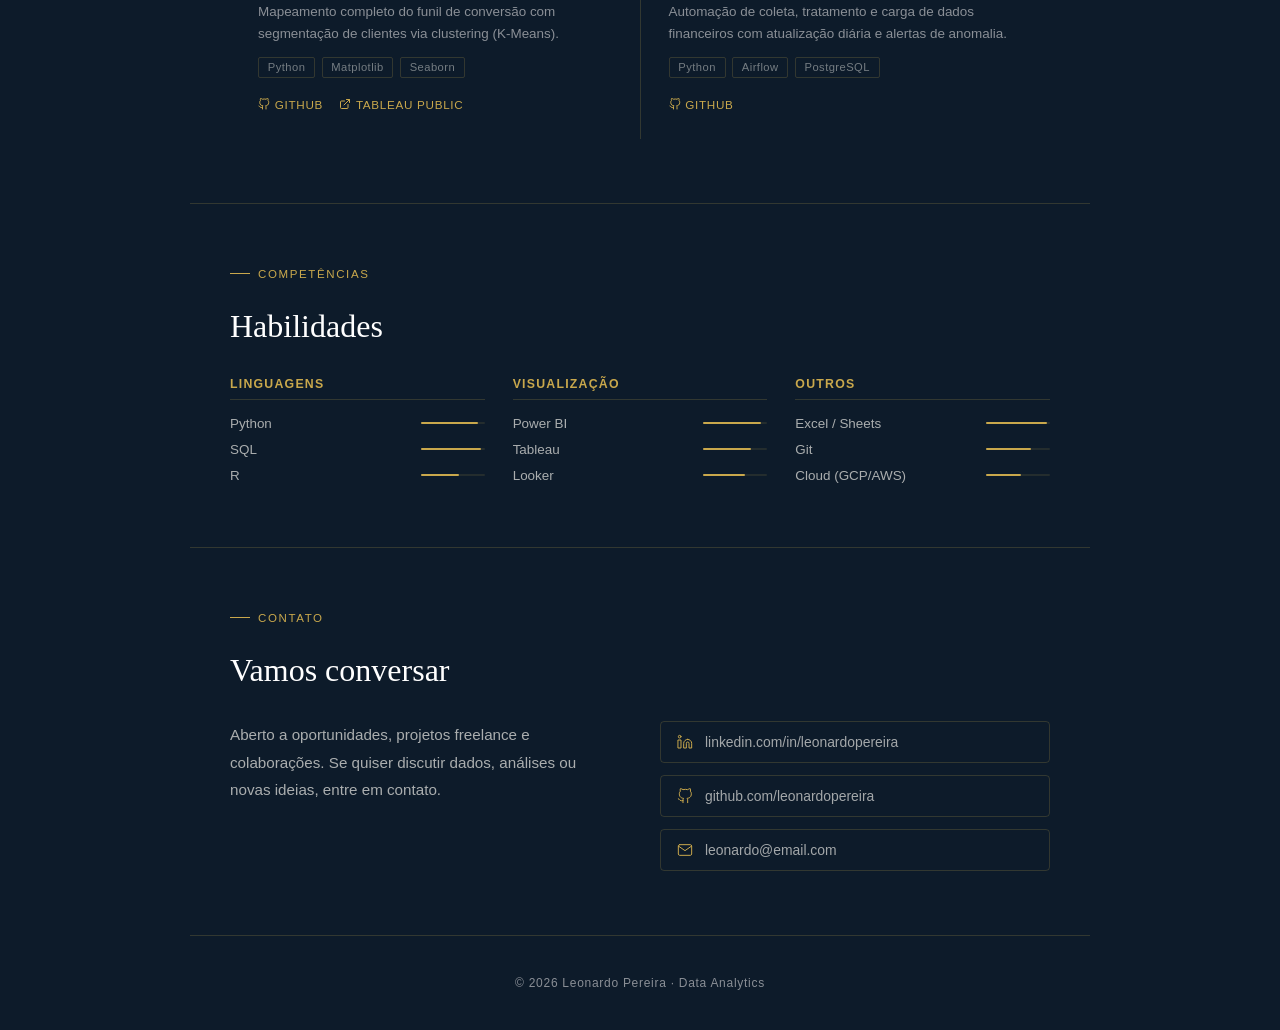
==== commit c9d0bfe0: "Voltando a Primeira versão" ====
--- a/index.html
+++ b/index.html
@@ -1,252 +1,260 @@
 <!DOCTYPE html>
 <html lang="pt-BR">
-
 <head>
-    <meta charset="UTF-8">
-    <meta name="viewport" content="width=device-width, initial-scale=1.0">
-
-    <title>Leonardo Pereira | Data & Analytics</title>
-
-    <meta name="description"
-        content="Portfólio profissional de Leonardo Pereira - Data Analytics, Business Intelligence, Python, CRM e Inteligência Artificial.">
-
-    <link rel="preconnect" href="https://fonts.googleapis.com">
-    <link href="https://fonts.googleapis.com/css2?family=Inter:wght@300;400;500;600;700&display=swap"
-        rel="stylesheet">
-
-    <link rel="stylesheet" href="css/style.css">
+  <meta charset="UTF-8" />
+  <meta name="viewport" content="width=device-width, initial-scale=1.0" />
+  <title>Leonardo Pereira — Data Analytics</title>
+  <meta name="description" content="Portfólio de Data Analytics de Leonardo Pereira — dashboards, machine learning, SQL e visualização de dados." />
+
+  <!-- Fonts -->
+  <link rel="preconnect" href="https://fonts.googleapis.com" />
+  <link rel="preconnect" href="https://fonts.gstatic.com" crossorigin />
+  <link href="https://fonts.googleapis.com/css2?family=DM+Serif+Display:ital@0;1&family=DM+Sans:wght@300;400;500&display=swap" rel="stylesheet" />
+
+  <!-- Styles -->
+  <link rel="stylesheet" href="css/reset.css" />
+  <link rel="stylesheet" href="css/variables.css" />
+  <link rel="stylesheet" href="css/base.css" />
+  <link rel="stylesheet" href="css/nav.css" />
+  <link rel="stylesheet" href="css/hero.css" />
+  <link rel="stylesheet" href="css/sections.css" />
+  <link rel="stylesheet" href="css/projects.css" />
+  <link rel="stylesheet" href="css/skills.css" />
+  <link rel="stylesheet" href="css/contact.css" />
+  <link rel="stylesheet" href="css/animations.css" />
+  <link rel="stylesheet" href="css/responsive.css" />
 </head>
-
 <body>
 
-    <nav>
-        <div class="logo">LP</div>
-
-        <ul>
-            <li><a href="#sobre">Sobre</a></li>
-            <li><a href="#jornada">Jornada</a></li>
-            <li><a href="#projetos">Projetos</a></li>
-            <li><a href="#dashboards">Dashboards</a></li>
-            <li><a href="#contato">Contato</a></li>
-        </ul>
-    </nav>
-
-    <!-- HERO -->
-
-    <section class="hero">
-
-        <div class="hero-content">
-
-            <span class="hero-label">
-                DATA & ANALYTICS SPECIALIST
-            </span>
-
-            <h1>
-                Leonardo Pereira
-            </h1>
-
-            <p class="hero-description">
-
-                Transformando dados em decisões estratégicas através de
-                Analytics, CRM e Inteligência Artificial.
-
-            </p>
-
-            <div class="hero-buttons">
-
-                <a href="#projetos" class="btn-primary">
-                    Ver Projetos
-                </a>
-
-                <a href="#" class="btn-secondary">
-                    LinkedIn
-                </a>
-
-            </div>
-
-            <div class="hero-tags">
-
-                <span>Python</span>
-                <span>SQL</span>
-                <span>Power BI</span>
-                <span>CRM</span>
-                <span>AI</span>
-
-            </div>
-
-        </div>
-
-        <div class="hero-image">
-
-            <img src="assets/profile.jpeg" alt="Leonardo Pereira">
-
-        </div>
-
-    </section>
-
-    <!-- SOBRE -->
-
-    <section id="sobre">
-
-        <h2>Sobre</h2>
-
-        <p>
-            Profissional de Data & Analytics com experiência em CRM, Marketing,
-            Comercial e Inteligência de Mercado.
+  <!-- Scroll progress -->
+  <div id="progress-bar" aria-hidden="true"></div>
+
+  <!-- ── NAV ── -->
+  <nav id="navbar">
+    <a class="nav-logo" href="#">LP</a>
+    <ul class="nav-links" id="nav-links">
+      <li><a href="#sobre">Sobre</a></li>
+      <li><a href="#projetos">Projetos</a></li>
+      <li><a href="#habilidades">Skills</a></li>
+      <li><a href="#contato">Contato</a></li>
+    </ul>
+    <button class="hamburger" id="hamburger" aria-label="Abrir menu">
+      <span></span><span></span><span></span>
+    </button>
+  </nav>
+
+  <div class="mobile-menu" id="mobile-menu">
+    <a href="#sobre"       onclick="closeMobile()">Sobre</a>
+    <a href="#projetos"    onclick="closeMobile()">Projetos</a>
+    <a href="#habilidades" onclick="closeMobile()">Skills</a>
+    <a href="#contato"     onclick="closeMobile()">Contato</a>
+  </div>
+
+  <!-- ── HERO ── -->
+  <div class="hero">
+    <div class="hero-tag">Data Analytics Portfolio</div>
+    <h1>Leonardo<br><em>Pereira</em></h1>
+    <p class="hero-desc">
+      Analista de dados com foco em transformar dados complexos em insights estratégicos.
+      Especializado em visualização, modelagem e storytelling com dados.
+    </p>
+    <div class="hero-cta">
+      <a class="btn-primary" href="#projetos">Ver projetos</a>
+      <a class="btn-outline" href="#contato">Entrar em contato</a>
+    </div>
+  </div>
+
+  <!-- ── SOBRE ── -->
+  <section id="sobre">
+    <div class="section-label reveal">Sobre mim</div>
+    <div class="section-title reveal reveal-delay-1">Quem sou</div>
+    <div class="about-grid">
+      <div class="reveal reveal-delay-2">
+        <p class="about-text">
+          Profissional de dados apaixonado por resolver problemas reais com análise rigorosa.
+          Tenho experiência em explorar grandes volumes de dados, construir dashboards executivos
+          e desenvolver modelos preditivos que apoiam decisões estratégicas.<br><br>
+          Acredito que bons dados, bem apresentados, têm o poder de transformar organizações.
         </p>
-
-        <p>
-            Atuo transformando dados complexos em insights acionáveis,
-            apoiando decisões estratégicas e geração de valor para o negócio.
-        </p>
-
-    </section>
-
-    <!-- JORNADA -->
-
-    <section id="jornada">
-
-        <h2>Minha Jornada</h2>
-
-        <div class="timeline">
-
-            <div class="timeline-item">
-                Zona Leste de São Paulo
-            </div>
-
-            <div class="timeline-item">
-                Primeiro emprego aos 12 anos
-            </div>
-
-            <div class="timeline-item">
-                Metalúrgico na Lorenzetti
-            </div>
-
-            <div class="timeline-item">
-                USP
-            </div>
-
-            <div class="timeline-item">
-                Marketing & CRM
-            </div>
-
-            <div class="timeline-item">
-                Data & Analytics
-            </div>
-
-            <div class="timeline-item">
-                MBA Data Science
-            </div>
-
-            <div class="timeline-item">
-                Próximo Passo: Liderança Estratégica
-            </div>
-
-        </div>
-
-    </section>
-
-    <!-- PROJETOS -->
-
-    <section id="projetos">
-
-        <h2>Projetos</h2>
-
-        <div class="cards">
-
-            <div class="card">
-                <h3>CRM Audience Builder</h3>
-                <p>Em construção.</p>
-            </div>
-
-            <div class="card">
-                <h3>Prompt Injection Scanner</h3>
-                <p>Em construção.</p>
-            </div>
-
-            <div class="card">
-                <h3>Inteligência de Mercado</h3>
-                <p>Em construção.</p>
-            </div>
-
-            <div class="card">
-                <h3>MBA - Trissomia 21 Analytics</h3>
-                <p>Em construção.</p>
-            </div>
-
-        </div>
-
-    </section>
-
-    <!-- DASHBOARDS -->
-
-    <section id="dashboards">
-
-        <h2>Dashboards</h2>
-
-        <div class="cards">
-
-            <!-- Power BI 1 -->
-
-            <!-- Power BI 2 -->
-
-            <!-- Power BI 3 -->
-
-        </div>
-
-    </section>
-
-    <!-- SKILLS -->
-
-    <section>
-
-        <h2>Skills</h2>
-
-        <div class="badges">
-
-            <span>Python</span>
-            <span>SQL</span>
-            <span>Power BI</span>
-            <span>Salesforce</span>
-            <span>Pandas</span>
-            <span>Flask</span>
-            <span>Machine Learning</span>
-            <span>Git</span>
-
-        </div>
-
-    </section>
-
-    <!-- CONTATO -->
-
-    <section id="contato">
-
-        <h2>Contato</h2>
-
-        <p>
-            Vamos conversar sobre dados, analytics e negócios.
-        </p>
-
-        <div class="contact-links">
-
-            <a href="#">LinkedIn</a>
-
-            <a href="#">GitHub</a>
-
-            <a href="#">Email</a>
-
-        </div>
-
-    </section>
-
-    <footer>
-
-        © 2026 Leonardo Pereira
-
-    </footer>
-
-    <script src="js/main.js"></script>
-
+      </div>
+      <div class="about-stats reveal reveal-delay-3">
+        <div class="stat-item">
+          <div class="stat-num">+5</div>
+          <div class="stat-label">Projetos concluídos</div>
+        </div>
+        <div class="stat-item">
+          <div class="stat-num">3+</div>
+          <div class="stat-label">Anos de experiência</div>
+        </div>
+        <div class="stat-item">
+          <div class="stat-num">SQL · Python · BI</div>
+          <div class="stat-label">Principais ferramentas</div>
+        </div>
+      </div>
+    </div>
+  </section>
+
+  <!-- ── PROJETOS ── -->
+  <section id="projetos">
+    <div class="section-label reveal">Portfólio</div>
+    <div class="section-title reveal reveal-delay-1">Projetos</div>
+
+    <div class="filter-bar reveal reveal-delay-2">
+      <button class="filter-btn active" data-filter="all">Todos</button>
+      <button class="filter-btn" data-filter="bi">BI & Dashboard</button>
+      <button class="filter-btn" data-filter="ml">Machine Learning</button>
+      <button class="filter-btn" data-filter="python">Python & EDA</button>
+      <button class="filter-btn" data-filter="engenharia">Engenharia</button>
+    </div>
+
+    <div class="projects-grid" id="projects-grid">
+
+      <div class="project-card" data-category="bi">
+        <div class="project-tag">Dashboard · BI</div>
+        <div class="project-title">Análise de Vendas — Varejo Nacional</div>
+        <p class="project-desc">Dashboard executivo com KPIs de vendas, análise regional e projeções mensais. Reduziu tempo de reporting em 60%.</p>
+        <div class="project-tools">
+          <span class="tool-badge">Power BI</span>
+          <span class="tool-badge">SQL</span>
+          <span class="tool-badge">Excel</span>
+        </div>
+        <div class="project-links">
+          <a class="project-link" href="https://github.com/leonardopereira/projeto-vendas" target="_blank">
+            <svg viewBox="0 0 24 24" aria-hidden="true"><path d="M9 19c-5 1.5-5-2.5-7-3m14 6v-3.87a3.37 3.37 0 0 0-.94-2.61c3.14-.35 6.44-1.54 6.44-7A5.44 5.44 0 0 0 20 4.77 5.07 5.07 0 0 0 19.91 1S18.73.65 16 2.48a13.38 13.38 0 0 0-7 0C6.27.65 5.09 1 5.09 1A5.07 5.07 0 0 0 5 4.77a5.44 5.44 0 0 0-1.5 3.78c0 5.42 3.3 6.61 6.44 7A3.37 3.37 0 0 0 9 18.13V22"/></svg>
+            GitHub
+          </a>
+          <a class="project-link" href="#" target="_blank">
+            <svg viewBox="0 0 24 24" aria-hidden="true"><path d="M18 13v6a2 2 0 0 1-2 2H5a2 2 0 0 1-2-2V8a2 2 0 0 1 2-2h6"/><polyline points="15 3 21 3 21 9"/><line x1="10" y1="14" x2="21" y2="3"/></svg>
+            Demo
+          </a>
+        </div>
+      </div>
+
+      <div class="project-card" data-category="ml">
+        <div class="project-tag">Machine Learning</div>
+        <div class="project-title">Modelo de Churn — Telecomunicações</div>
+        <p class="project-desc">Predição de cancelamento de clientes com 87% de acurácia. Identificação de perfis de risco para ações preventivas.</p>
+        <div class="project-tools">
+          <span class="tool-badge">Python</span>
+          <span class="tool-badge">Scikit-learn</span>
+          <span class="tool-badge">Pandas</span>
+        </div>
+        <div class="project-links">
+          <a class="project-link" href="https://github.com/leonardopereira/churn-model" target="_blank">
+            <svg viewBox="0 0 24 24" aria-hidden="true"><path d="M9 19c-5 1.5-5-2.5-7-3m14 6v-3.87a3.37 3.37 0 0 0-.94-2.61c3.14-.35 6.44-1.54 6.44-7A5.44 5.44 0 0 0 20 4.77 5.07 5.07 0 0 0 19.91 1S18.73.65 16 2.48a13.38 13.38 0 0 0-7 0C6.27.65 5.09 1 5.09 1A5.07 5.07 0 0 0 5 4.77a5.44 5.44 0 0 0-1.5 3.78c0 5.42 3.3 6.61 6.44 7A3.37 3.37 0 0 0 9 18.13V22"/></svg>
+            GitHub
+          </a>
+        </div>
+      </div>
+
+      <div class="project-card" data-category="python">
+        <div class="project-tag">EDA · Python</div>
+        <div class="project-title">Análise Exploratória — E-commerce</div>
+        <p class="project-desc">Mapeamento completo do funil de conversão com segmentação de clientes via clustering (K-Means).</p>
+        <div class="project-tools">
+          <span class="tool-badge">Python</span>
+          <span class="tool-badge">Matplotlib</span>
+          <span class="tool-badge">Seaborn</span>
+        </div>
+        <div class="project-links">
+          <a class="project-link" href="https://github.com/leonardopereira/ecommerce-eda" target="_blank">
+            <svg viewBox="0 0 24 24" aria-hidden="true"><path d="M9 19c-5 1.5-5-2.5-7-3m14 6v-3.87a3.37 3.37 0 0 0-.94-2.61c3.14-.35 6.44-1.54 6.44-7A5.44 5.44 0 0 0 20 4.77 5.07 5.07 0 0 0 19.91 1S18.73.65 16 2.48a13.38 13.38 0 0 0-7 0C6.27.65 5.09 1 5.09 1A5.07 5.07 0 0 0 5 4.77a5.44 5.44 0 0 0-1.5 3.78c0 5.42 3.3 6.61 6.44 7A3.37 3.37 0 0 0 9 18.13V22"/></svg>
+            GitHub
+          </a>
+          <a class="project-link" href="#" target="_blank">
+            <svg viewBox="0 0 24 24" aria-hidden="true"><path d="M18 13v6a2 2 0 0 1-2 2H5a2 2 0 0 1-2-2V8a2 2 0 0 1 2-2h6"/><polyline points="15 3 21 3 21 9"/><line x1="10" y1="14" x2="21" y2="3"/></svg>
+            Tableau Public
+          </a>
+        </div>
+      </div>
+
+      <div class="project-card" data-category="engenharia">
+        <div class="project-tag">ETL · Engenharia</div>
+        <div class="project-title">Pipeline de Dados — Financeiro</div>
+        <p class="project-desc">Automação de coleta, tratamento e carga de dados financeiros com atualização diária e alertas de anomalia.</p>
+        <div class="project-tools">
+          <span class="tool-badge">Python</span>
+          <span class="tool-badge">Airflow</span>
+          <span class="tool-badge">PostgreSQL</span>
+        </div>
+        <div class="project-links">
+          <a class="project-link" href="https://github.com/leonardopereira/pipeline-financeiro" target="_blank">
+            <svg viewBox="0 0 24 24" aria-hidden="true"><path d="M9 19c-5 1.5-5-2.5-7-3m14 6v-3.87a3.37 3.37 0 0 0-.94-2.61c3.14-.35 6.44-1.54 6.44-7A5.44 5.44 0 0 0 20 4.77 5.07 5.07 0 0 0 19.91 1S18.73.65 16 2.48a13.38 13.38 0 0 0-7 0C6.27.65 5.09 1 5.09 1A5.07 5.07 0 0 0 5 4.77a5.44 5.44 0 0 0-1.5 3.78c0 5.42 3.3 6.61 6.44 7A3.37 3.37 0 0 0 9 18.13V22"/></svg>
+            GitHub
+          </a>
+        </div>
+      </div>
+
+    </div>
+  </section>
+
+  <!-- ── HABILIDADES ── -->
+  <section id="habilidades">
+    <div class="section-label reveal">Competências</div>
+    <div class="section-title reveal reveal-delay-1">Habilidades</div>
+    <div class="skills-grid">
+
+      <div class="skill-group reveal reveal-delay-1">
+        <h3>Linguagens</h3>
+        <div class="skill-list">
+          <div class="skill-item"><span>Python</span><div class="skill-bar"><div class="skill-fill" data-width="90"></div></div></div>
+          <div class="skill-item"><span>SQL</span><div class="skill-bar"><div class="skill-fill" data-width="95"></div></div></div>
+          <div class="skill-item"><span>R</span><div class="skill-bar"><div class="skill-fill" data-width="60"></div></div></div>
+        </div>
+      </div>
+
+      <div class="skill-group reveal reveal-delay-2">
+        <h3>Visualização</h3>
+        <div class="skill-list">
+          <div class="skill-item"><span>Power BI</span><div class="skill-bar"><div class="skill-fill" data-width="90"></div></div></div>
+          <div class="skill-item"><span>Tableau</span><div class="skill-bar"><div class="skill-fill" data-width="75"></div></div></div>
+          <div class="skill-item"><span>Looker</span><div class="skill-bar"><div class="skill-fill" data-width="65"></div></div></div>
+        </div>
+      </div>
+
+      <div class="skill-group reveal reveal-delay-3">
+        <h3>Outros</h3>
+        <div class="skill-list">
+          <div class="skill-item"><span>Excel / Sheets</span><div class="skill-bar"><div class="skill-fill" data-width="95"></div></div></div>
+          <div class="skill-item"><span>Git</span><div class="skill-bar"><div class="skill-fill" data-width="70"></div></div></div>
+          <div class="skill-item"><span>Cloud (GCP/AWS)</span><div class="skill-bar"><div class="skill-fill" data-width="55"></div></div></div>
+        </div>
+      </div>
+
+    </div>
+  </section>
+
+  <!-- ── CONTATO ── -->
+  <section id="contato">
+    <div class="section-label reveal">Contato</div>
+    <div class="section-title reveal reveal-delay-1">Vamos conversar</div>
+    <div class="contact-row">
+      <p class="contact-text reveal reveal-delay-2">
+        Aberto a oportunidades, projetos freelance e colaborações.
+        Se quiser discutir dados, análises ou novas ideias, entre em contato.
+      </p>
+      <div class="contact-links reveal reveal-delay-3">
+        <a class="contact-link" href="https://linkedin.com/in/leonardopereira" target="_blank">
+          <svg viewBox="0 0 24 24" aria-hidden="true"><path d="M16 8a6 6 0 0 1 6 6v7h-4v-7a2 2 0 0 0-2-2 2 2 0 0 0-2 2v7h-4v-7a6 6 0 0 1 6-6z"/><rect x="2" y="9" width="4" height="12"/><circle cx="4" cy="4" r="2"/></svg>
+          linkedin.com/in/leonardopereira
+        </a>
+        <a class="contact-link" href="https://github.com/leonardopereira" target="_blank">
+          <svg viewBox="0 0 24 24" aria-hidden="true"><path d="M9 19c-5 1.5-5-2.5-7-3m14 6v-3.87a3.37 3.37 0 0 0-.94-2.61c3.14-.35 6.44-1.54 6.44-7A5.44 5.44 0 0 0 20 4.77 5.07 5.07 0 0 0 19.91 1S18.73.65 16 2.48a13.38 13.38 0 0 0-7 0C6.27.65 5.09 1 5.09 1A5.07 5.07 0 0 0 5 4.77a5.44 5.44 0 0 0-1.5 3.78c0 5.42 3.3 6.61 6.44 7A3.37 3.37 0 0 0 9 18.13V22"/></svg>
+          github.com/leonardopereira
+        </a>
+        <a class="contact-link" href="mailto:leonardo@email.com">
+          <svg viewBox="0 0 24 24" aria-hidden="true"><path d="M4 4h16c1.1 0 2 .9 2 2v12c0 1.1-.9 2-2 2H4c-1.1 0-2-.9-2-2V6c0-1.1.9-2 2-2z"/><polyline points="22,6 12,13 2,6"/></svg>
+          leonardo@email.com
+        </a>
+      </div>
+    </div>
+  </section>
+
+  <footer>© 2026 Leonardo Pereira · Data Analytics</footer>
+
+  <!-- Scripts -->
+  <script src="js/nav.js"></script>
+  <script src="js/reveal.js"></script>
+  <script src="js/filter.js"></script>
 </body>
-
-</html>+</html>
--- a/css/variables.css
+++ b/css/variables.css
@@ -0,0 +1,25 @@
+:root {
+  /* Colors */
+  --color-navy:   #0D1B2A;
+  --color-navy2:  #1A2E42;
+  --color-navy3:  #243B55;
+  --color-gold:   #C9A84C;
+  --color-gold2:  #E8C97A;
+  --color-light:  #F5F3EE;
+  --color-muted:  #8A8F96;
+  --color-border: rgba(201, 168, 76, 0.2);
+
+  /* Typography */
+  --font-display: 'DM Serif Display', serif;
+  --font-sans:    'DM Sans', sans-serif;
+
+  /* Spacing */
+  --section-padding-x: 2.5rem;
+  --section-padding-y: 4rem;
+  --section-max-width: 900px;
+
+  /* Transitions */
+  --transition-fast:   0.2s ease;
+  --transition-normal: 0.35s ease;
+  --transition-slow:   0.6s ease;
+}
--- a/css/base.css
+++ b/css/base.css
@@ -0,0 +1,127 @@
+body {
+  font-family: var(--font-sans);
+  background: var(--color-navy);
+  color: var(--color-light);
+  overflow-x: hidden;
+}
+
+/* ── Scroll progress bar ── */
+#progress-bar {
+  position: fixed;
+  top: 0;
+  left: 0;
+  height: 2px;
+  width: 0%;
+  background: var(--color-gold);
+  z-index: 200;
+  transition: width 0.1s linear;
+}
+
+/* ── Shared section layout ── */
+section {
+  padding: var(--section-padding-y) var(--section-padding-x);
+  max-width: var(--section-max-width);
+  margin: 0 auto;
+  border-bottom: 0.5px solid var(--color-border);
+}
+
+.section-label {
+  font-size: 0.72rem;
+  letter-spacing: 0.14em;
+  text-transform: uppercase;
+  color: var(--color-gold);
+  margin-bottom: 1.75rem;
+  display: flex;
+  align-items: center;
+  gap: 0.5rem;
+}
+.section-label::before {
+  content: '';
+  display: inline-block;
+  width: 20px;
+  height: 1px;
+  background: var(--color-gold);
+}
+
+.section-title {
+  font-family: var(--font-display);
+  font-size: 2rem;
+  font-weight: 400;
+  color: #fff;
+  margin-bottom: 0.4rem;
+}
+
+/* ── Buttons ── */
+.btn-primary {
+  background: var(--color-gold);
+  color: var(--color-navy);
+  padding: 0.7rem 1.6rem;
+  border-radius: 4px;
+  font-size: 0.85rem;
+  font-weight: 500;
+  letter-spacing: 0.04em;
+  border: none;
+  transition: background var(--transition-fast), transform var(--transition-fast);
+}
+.btn-primary:hover {
+  background: var(--color-gold2);
+  transform: translateY(-1px);
+}
+
+.btn-outline {
+  border: 0.5px solid var(--color-gold);
+  color: var(--color-gold);
+  background: transparent;
+  padding: 0.7rem 1.6rem;
+  border-radius: 4px;
+  font-size: 0.85rem;
+  font-weight: 400;
+  letter-spacing: 0.04em;
+  transition: background var(--transition-fast), transform var(--transition-fast);
+}
+.btn-outline:hover {
+  background: rgba(201, 168, 76, 0.08);
+  transform: translateY(-1px);
+}
+
+/* ── About ── */
+.about-grid {
+  display: grid;
+  grid-template-columns: 1fr 1fr;
+  gap: 2.5rem;
+  margin-top: 2rem;
+}
+.about-text {
+  font-size: 0.95rem;
+  line-height: 1.82;
+  color: rgba(245, 243, 238, 0.72);
+}
+.about-stats {
+  display: flex;
+  flex-direction: column;
+  gap: 1.1rem;
+}
+.stat-item {
+  border-left: 2px solid var(--color-gold);
+  padding-left: 1rem;
+}
+.stat-num {
+  font-family: var(--font-display);
+  font-size: 2rem;
+  color: var(--color-gold);
+}
+.stat-label {
+  font-size: 0.78rem;
+  color: var(--color-muted);
+  letter-spacing: 0.04em;
+  margin-top: 0.1rem;
+}
+
+/* ── Footer ── */
+footer {
+  text-align: center;
+  padding: 2.5rem;
+  font-size: 0.75rem;
+  color: var(--color-muted);
+  letter-spacing: 0.06em;
+}
--- a/css/nav.css
+++ b/css/nav.css
@@ -0,0 +1,106 @@
+nav {
+  display: flex;
+  justify-content: space-between;
+  align-items: center;
+  padding: 1.25rem 2.5rem;
+  border-bottom: 0.5px solid var(--color-border);
+  position: sticky;
+  top: 0;
+  background: rgba(13, 27, 42, 0.96);
+  backdrop-filter: blur(10px);
+  z-index: 100;
+  transition: padding var(--transition-normal);
+}
+nav.scrolled {
+  padding: 0.85rem 2.5rem;
+}
+
+.nav-logo {
+  font-family: var(--font-display);
+  font-size: 1.1rem;
+  color: var(--color-gold);
+  letter-spacing: 0.04em;
+}
+
+.nav-links {
+  display: flex;
+  gap: 1.75rem;
+}
+.nav-links a {
+  font-size: 0.82rem;
+  color: var(--color-muted);
+  letter-spacing: 0.06em;
+  text-transform: uppercase;
+  transition: color var(--transition-fast);
+  position: relative;
+}
+.nav-links a::after {
+  content: '';
+  position: absolute;
+  bottom: -3px;
+  left: 0;
+  width: 0;
+  height: 1px;
+  background: var(--color-gold);
+  transition: width 0.25s;
+}
+.nav-links a:hover,
+.nav-links a.active {
+  color: var(--color-gold);
+}
+.nav-links a:hover::after,
+.nav-links a.active::after {
+  width: 100%;
+}
+
+/* ── Hamburger ── */
+.hamburger {
+  display: none;
+  flex-direction: column;
+  gap: 5px;
+  padding: 4px;
+  background: none;
+  border: none;
+}
+.hamburger span {
+  display: block;
+  width: 22px;
+  height: 1.5px;
+  background: var(--color-light);
+  transition: all 0.3s;
+  transform-origin: center;
+}
+.hamburger.open span:nth-child(1) { transform: translateY(6.5px) rotate(45deg); }
+.hamburger.open span:nth-child(2) { opacity: 0; }
+.hamburger.open span:nth-child(3) { transform: translateY(-6.5px) rotate(-45deg); }
+
+/* ── Mobile menu ── */
+.mobile-menu {
+  display: none;
+  flex-direction: column;
+  background: rgba(13, 27, 42, 0.98);
+  backdrop-filter: blur(10px);
+  padding: 1.5rem 2.5rem;
+  border-bottom: 0.5px solid var(--color-border);
+  position: sticky;
+  top: 57px;
+  z-index: 99;
+}
+.mobile-menu.open {
+  display: flex;
+}
+.mobile-menu a {
+  font-size: 0.9rem;
+  color: var(--color-muted);
+  letter-spacing: 0.06em;
+  text-transform: uppercase;
+  padding: 0.75rem 0;
+  border-bottom: 0.5px solid var(--color-border);
+  transition: color var(--transition-fast);
+}
+.mobile-menu a:last-child {
+  border-bottom: none;
+}
+.mobile-menu a:hover {
+  color: var(--color-gold);
+}
--- a/css/hero.css
+++ b/css/hero.css
@@ -0,0 +1,63 @@
+.hero {
+  padding: 6rem 2.5rem 5rem;
+  max-width: var(--section-max-width);
+  margin: 0 auto;
+  border-bottom: 0.5px solid var(--color-border);
+}
+
+.hero-tag {
+  font-size: 0.75rem;
+  letter-spacing: 0.14em;
+  text-transform: uppercase;
+  color: var(--color-gold);
+  margin-bottom: 1.25rem;
+  display: flex;
+  align-items: center;
+  gap: 0.5rem;
+  opacity: 0;
+  transform: translateY(16px);
+  animation: fadeUp 0.6s 0.1s forwards;
+}
+.hero-tag::before {
+  content: '';
+  display: inline-block;
+  width: 24px;
+  height: 1px;
+  background: var(--color-gold);
+}
+
+.hero h1 {
+  font-family: var(--font-display);
+  font-size: clamp(2.8rem, 5.5vw, 4.2rem);
+  font-weight: 400;
+  line-height: 1.08;
+  margin-bottom: 1.25rem;
+  color: #fff;
+  opacity: 0;
+  transform: translateY(20px);
+  animation: fadeUp 0.65s 0.2s forwards;
+}
+.hero h1 em {
+  color: var(--color-gold);
+  font-style: italic;
+}
+
+.hero-desc {
+  font-size: 1rem;
+  line-height: 1.78;
+  color: var(--color-muted);
+  max-width: 520px;
+  margin-bottom: 2.25rem;
+  opacity: 0;
+  transform: translateY(20px);
+  animation: fadeUp 0.65s 0.32s forwards;
+}
+
+.hero-cta {
+  display: flex;
+  gap: 0.75rem;
+  flex-wrap: wrap;
+  opacity: 0;
+  transform: translateY(20px);
+  animation: fadeUp 0.65s 0.42s forwards;
+}
--- a/css/sections.css
+++ b/css/sections.css
@@ -0,0 +1,2 @@
+/* Shared section styles are in base.css.
+   Add per-section overrides here as the portfolio grows. */
--- a/css/projects.css
+++ b/css/projects.css
@@ -0,0 +1,119 @@
+/* ── Filter bar ── */
+.filter-bar {
+  display: flex;
+  gap: 0.5rem;
+  flex-wrap: wrap;
+  margin: 2rem 0 1.5rem;
+}
+
+.filter-btn {
+  font-size: 0.75rem;
+  letter-spacing: 0.07em;
+  text-transform: uppercase;
+  padding: 0.4rem 1rem;
+  border-radius: 2px;
+  border: 0.5px solid var(--color-border);
+  background: transparent;
+  color: var(--color-muted);
+  transition: all var(--transition-fast);
+}
+.filter-btn:hover {
+  border-color: var(--color-gold);
+  color: var(--color-gold);
+}
+.filter-btn.active {
+  background: var(--color-gold);
+  color: var(--color-navy);
+  border-color: var(--color-gold);
+  font-weight: 500;
+}
+
+/* ── Grid ── */
+.projects-grid {
+  display: grid;
+  grid-template-columns: 1fr 1fr;
+  gap: 1px;
+  background: var(--color-border);
+}
+
+/* ── Card ── */
+.project-card {
+  padding: 1.75rem;
+  background: var(--color-navy);
+  display: flex;
+  flex-direction: column;
+  gap: 0.5rem;
+  transition: background var(--transition-fast), opacity var(--transition-normal), transform var(--transition-normal);
+}
+.project-card:hover {
+  background: var(--color-navy2);
+}
+.project-card.hidden {
+  opacity: 0;
+  transform: scale(0.97);
+  pointer-events: none;
+  position: absolute;
+  visibility: hidden;
+}
+
+.project-tag {
+  font-size: 0.7rem;
+  letter-spacing: 0.1em;
+  text-transform: uppercase;
+  color: var(--color-gold);
+}
+
+.project-title {
+  font-size: 1.02rem;
+  font-weight: 500;
+  color: #fff;
+  line-height: 1.35;
+}
+
+.project-desc {
+  font-size: 0.84rem;
+  line-height: 1.65;
+  color: var(--color-muted);
+  flex: 1;
+}
+
+.project-tools {
+  display: flex;
+  flex-wrap: wrap;
+  gap: 0.4rem;
+  margin-top: 0.25rem;
+}
+.tool-badge {
+  font-size: 0.7rem;
+  padding: 0.2rem 0.55rem;
+  border: 0.5px solid var(--color-border);
+  border-radius: 2px;
+  color: rgba(245, 243, 238, 0.45);
+  letter-spacing: 0.04em;
+}
+
+.project-links {
+  display: flex;
+  gap: 1rem;
+  margin-top: 0.75rem;
+}
+.project-link {
+  font-size: 0.73rem;
+  color: var(--color-gold);
+  letter-spacing: 0.06em;
+  text-transform: uppercase;
+  display: inline-flex;
+  align-items: center;
+  gap: 0.3rem;
+  transition: color var(--transition-fast);
+}
+.project-link svg {
+  width: 12px;
+  height: 12px;
+  stroke: currentColor;
+  fill: none;
+  stroke-width: 2;
+}
+.project-link:hover {
+  color: var(--color-gold2);
+}
--- a/css/skills.css
+++ b/css/skills.css
@@ -0,0 +1,45 @@
+.skills-grid {
+  display: grid;
+  grid-template-columns: repeat(3, 1fr);
+  gap: 1.75rem;
+  margin-top: 2rem;
+}
+
+.skill-group h3 {
+  font-size: 0.77rem;
+  letter-spacing: 0.1em;
+  text-transform: uppercase;
+  color: var(--color-gold);
+  margin-bottom: 1rem;
+  padding-bottom: 0.5rem;
+  border-bottom: 0.5px solid var(--color-border);
+}
+
+.skill-list {
+  display: flex;
+  flex-direction: column;
+  gap: 0.7rem;
+}
+
+.skill-item {
+  display: flex;
+  justify-content: space-between;
+  align-items: center;
+  font-size: 0.84rem;
+  color: rgba(245, 243, 238, 0.68);
+}
+
+.skill-bar {
+  width: 64px;
+  height: 2px;
+  background: rgba(201, 168, 76, 0.12);
+  border-radius: 1px;
+}
+
+.skill-fill {
+  height: 100%;
+  background: var(--color-gold);
+  border-radius: 1px;
+  width: 0;
+  transition: width 1s cubic-bezier(0.4, 0, 0.2, 1);
+}
--- a/css/contact.css
+++ b/css/contact.css
@@ -0,0 +1,44 @@
+.contact-row {
+  display: grid;
+  grid-template-columns: 1fr 1fr;
+  gap: 2.5rem;
+  margin-top: 2rem;
+}
+
+.contact-text {
+  font-size: 0.95rem;
+  line-height: 1.82;
+  color: rgba(245, 243, 238, 0.68);
+}
+
+.contact-links {
+  display: flex;
+  flex-direction: column;
+  gap: 0.75rem;
+}
+
+.contact-link {
+  display: flex;
+  align-items: center;
+  gap: 0.75rem;
+  font-size: 0.87rem;
+  color: rgba(245, 243, 238, 0.65);
+  padding: 0.75rem 1rem;
+  border: 0.5px solid var(--color-border);
+  border-radius: 4px;
+  transition: border-color var(--transition-fast), color var(--transition-fast), transform var(--transition-fast);
+}
+.contact-link:hover {
+  border-color: var(--color-gold);
+  color: var(--color-gold);
+  transform: translateX(3px);
+}
+
+.contact-link svg {
+  width: 16px;
+  height: 16px;
+  flex-shrink: 0;
+  stroke: var(--color-gold);
+  fill: none;
+  stroke-width: 1.5;
+}
--- a/css/animations.css
+++ b/css/animations.css
@@ -0,0 +1,22 @@
+/* ── Keyframes ── */
+@keyframes fadeUp {
+  to {
+    opacity: 1;
+    transform: none;
+  }
+}
+
+/* ── Scroll reveal ── */
+.reveal {
+  opacity: 0;
+  transform: translateY(28px);
+  transition: opacity var(--transition-slow), transform var(--transition-slow);
+}
+.reveal.visible {
+  opacity: 1;
+  transform: none;
+}
+
+.reveal-delay-1 { transition-delay: 0.1s; }
+.reveal-delay-2 { transition-delay: 0.2s; }
+.reveal-delay-3 { transition-delay: 0.3s; }
--- a/css/responsive.css
+++ b/css/responsive.css
@@ -0,0 +1,22 @@
+@media (max-width: 680px) {
+  nav,
+  nav.scrolled        { padding: 1rem 1.25rem; }
+
+  .nav-links          { display: none; }
+  .hamburger          { display: flex; }
+
+  .hero               { padding: 3.5rem 1.25rem 2.5rem; }
+
+  section             { padding: 2.75rem 1.25rem; }
+
+  .about-grid,
+  .contact-row        { grid-template-columns: 1fr; }
+
+  .projects-grid      { grid-template-columns: 1fr; }
+
+  .skills-grid        { grid-template-columns: 1fr 1fr; }
+}
+
+@media (max-width: 400px) {
+  .skills-grid        { grid-template-columns: 1fr; }
+}
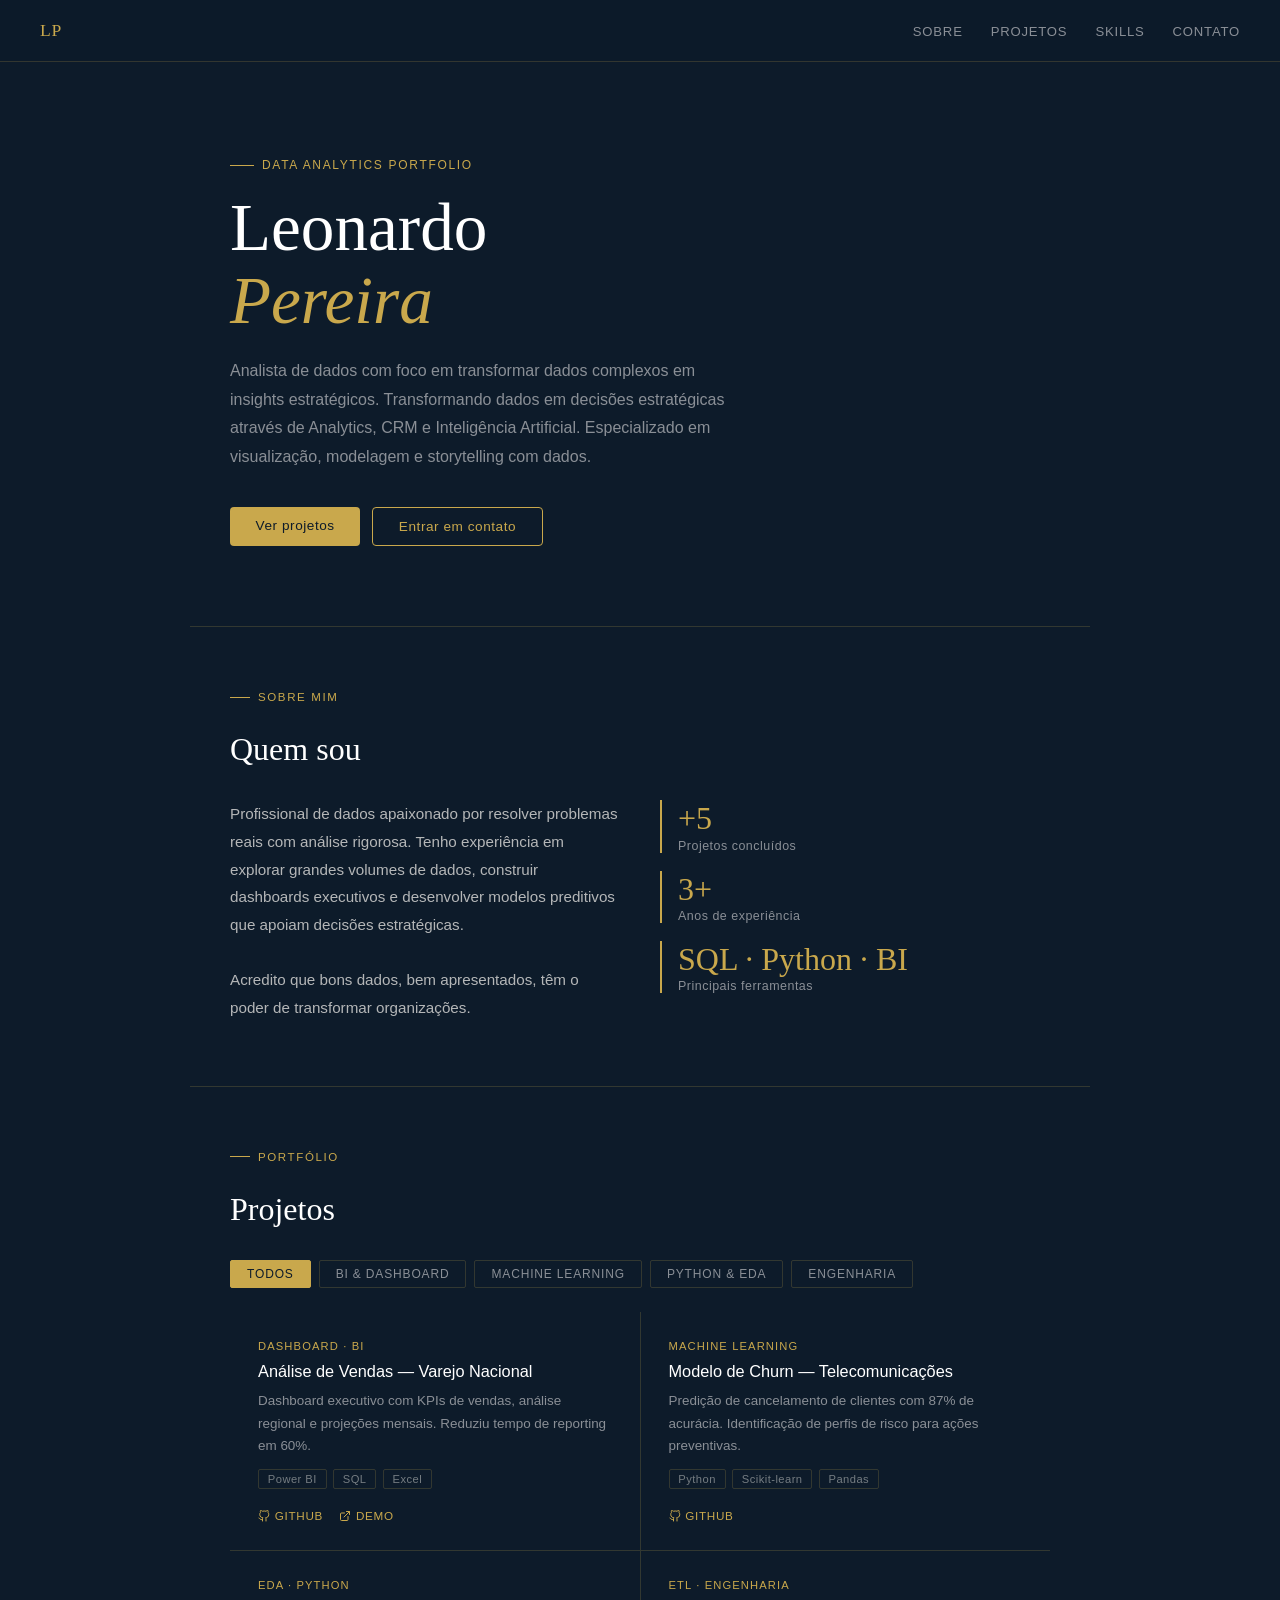
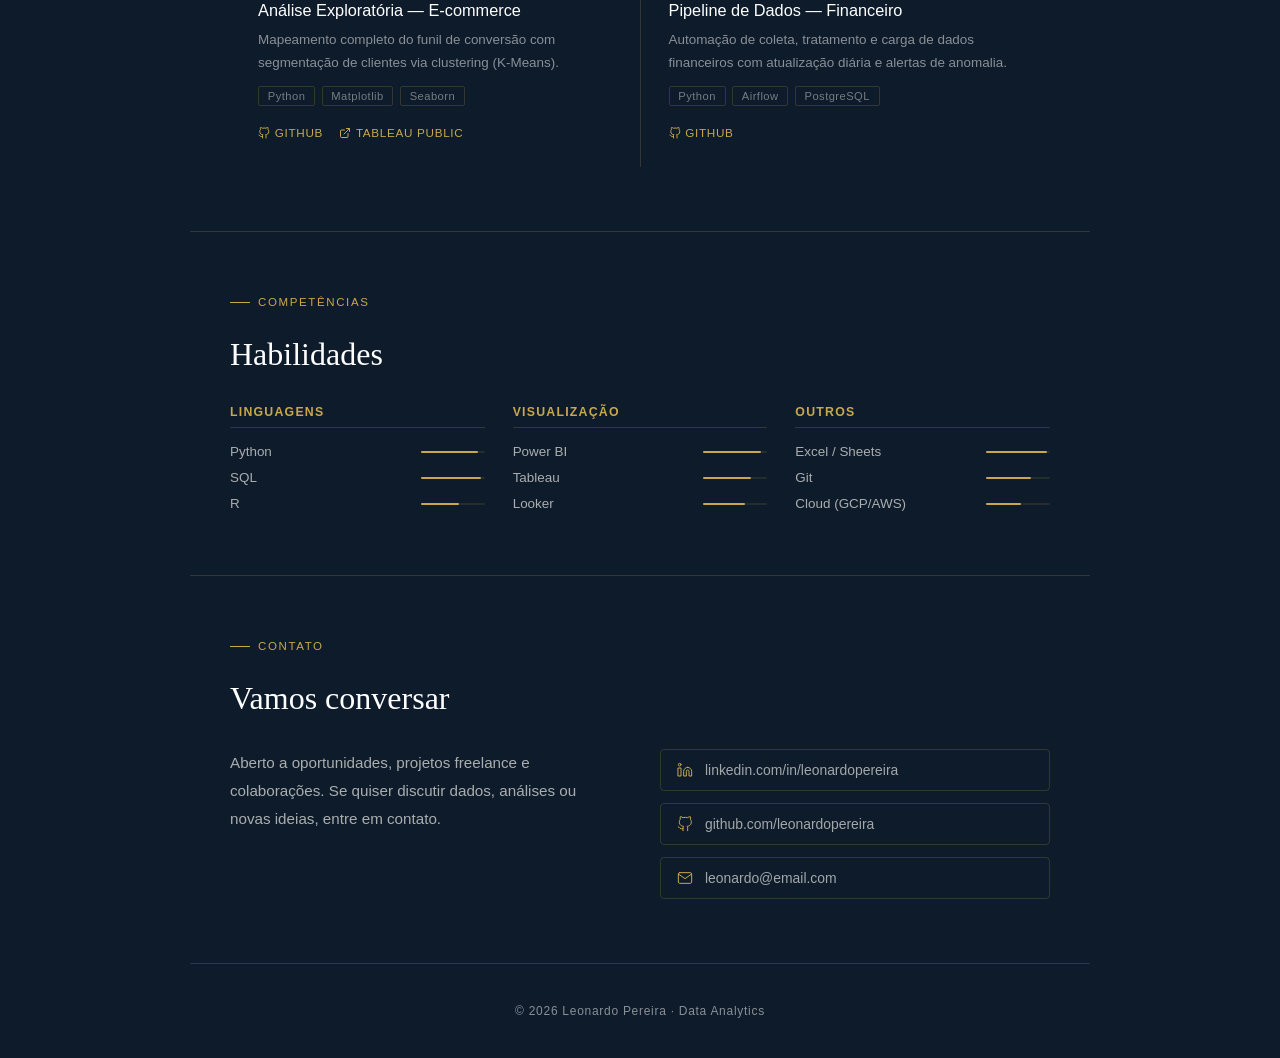
==== commit e828400b: "feat: Descrição" ====
--- a/index.html
+++ b/index.html
@@ -55,8 +55,9 @@
     <div class="hero-tag">Data Analytics Portfolio</div>
     <h1>Leonardo<br><em>Pereira</em></h1>
     <p class="hero-desc">
-      Analista de dados com foco em transformar dados complexos em insights estratégicos.
-      Especializado em visualização, modelagem e storytelling com dados.
+      
+      Analista de dados com foco em transformar dados complexos em insights estratégicos. Transformando dados em decisões estratégicas através de
+      Analytics, CRM e Inteligência Artificial. Especializado em visualização, modelagem e storytelling com dados.
     </p>
     <div class="hero-cta">
       <a class="btn-primary" href="#projetos">Ver projetos</a>
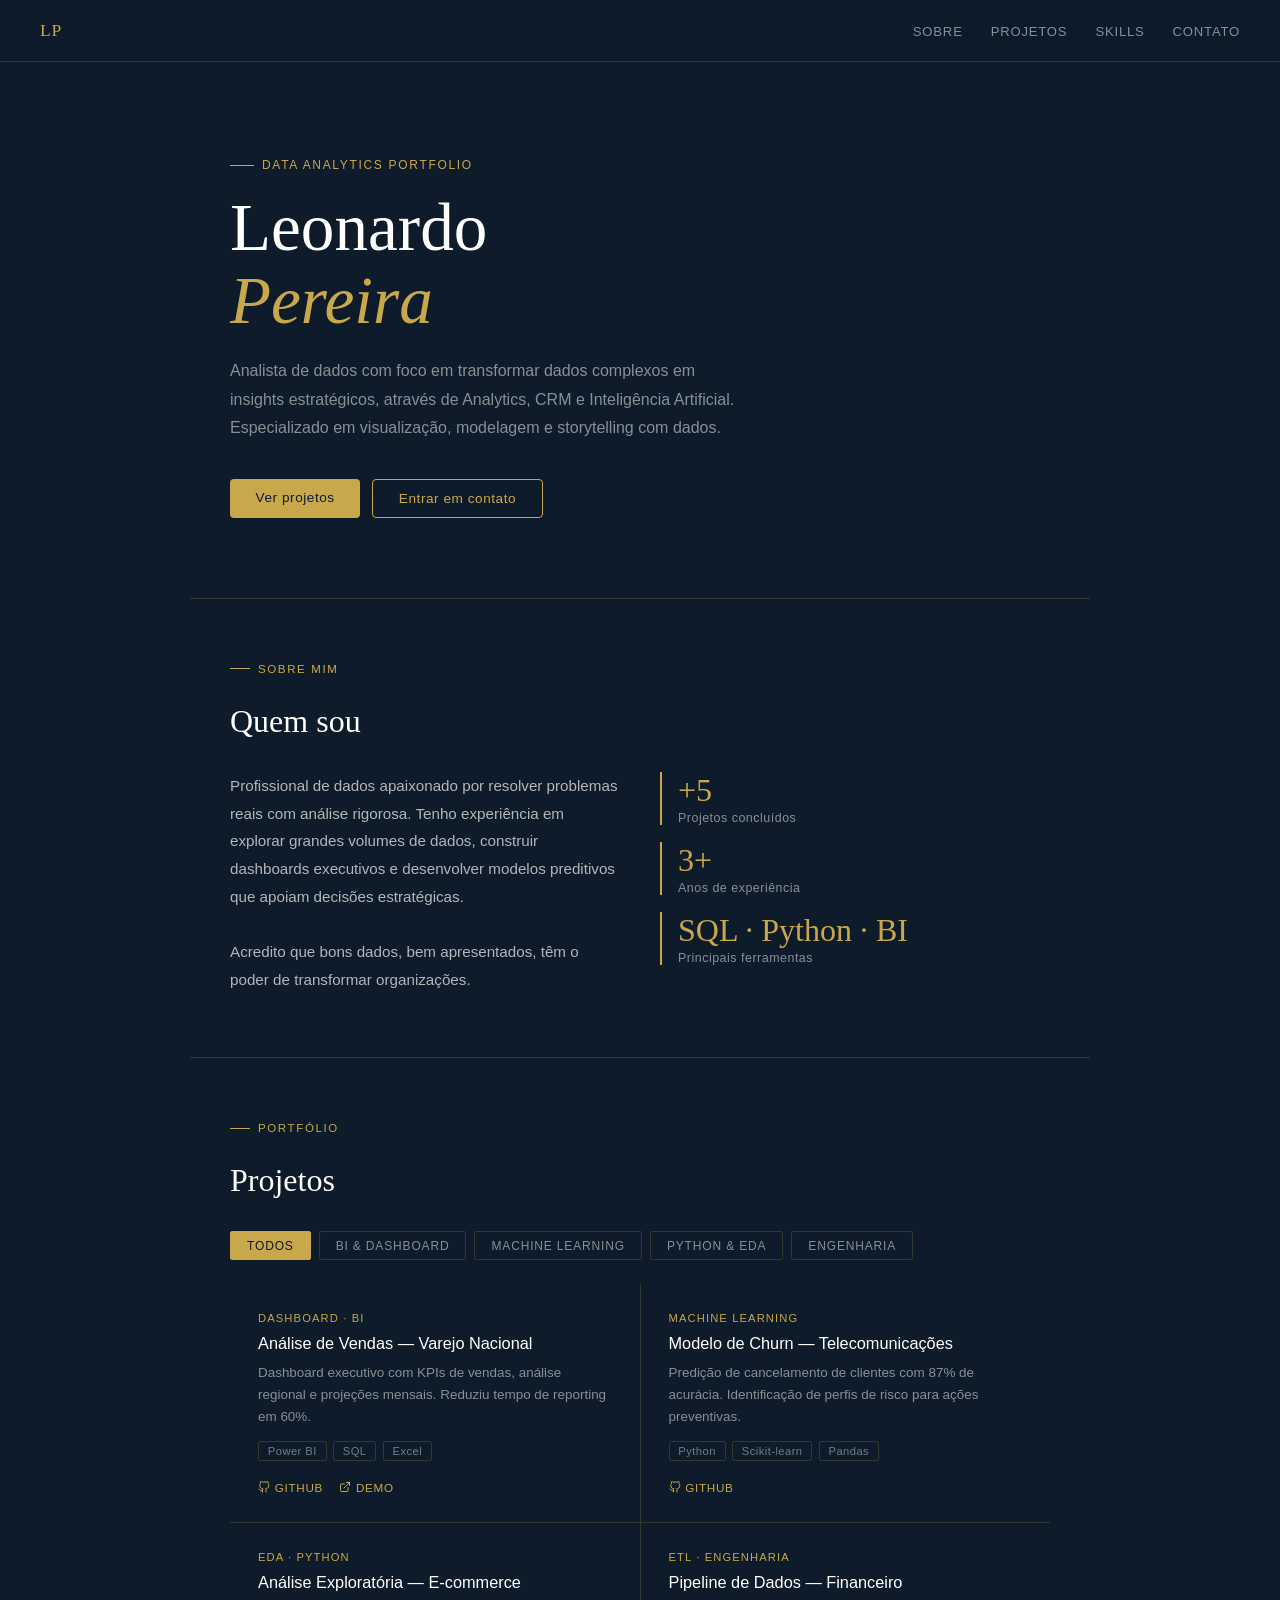
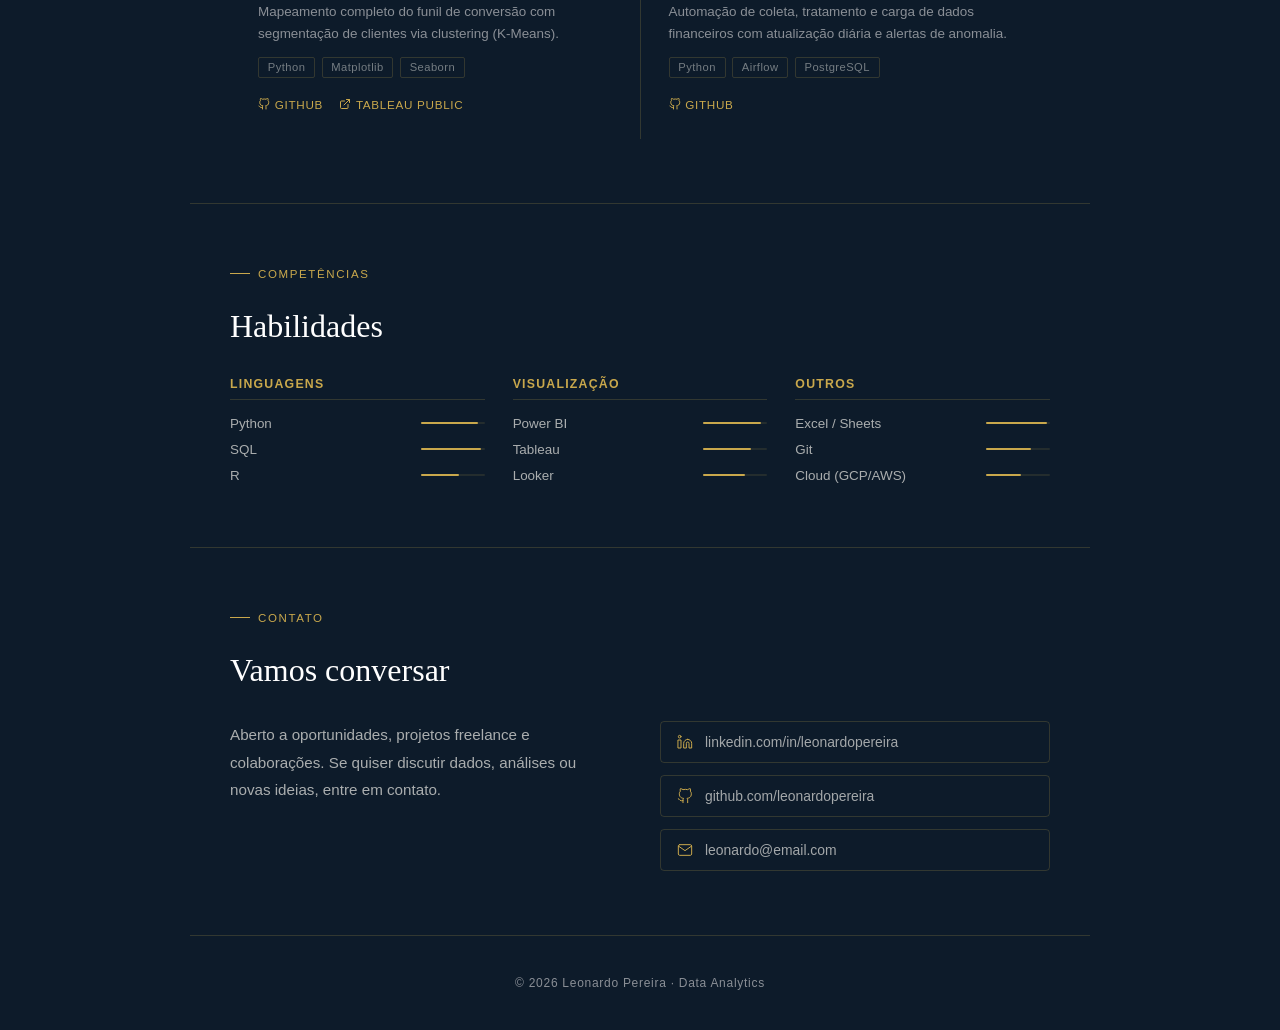
==== commit a261ee57: "feat: Descrição" ====
--- a/index.html
+++ b/index.html
@@ -56,7 +56,7 @@
     <h1>Leonardo<br><em>Pereira</em></h1>
     <p class="hero-desc">
       
-      Analista de dados com foco em transformar dados complexos em insights estratégicos. Transformando dados em decisões estratégicas através de
+      Analista de dados com foco em transformar dados complexos em insights estratégicos, através de
       Analytics, CRM e Inteligência Artificial. Especializado em visualização, modelagem e storytelling com dados.
     </p>
     <div class="hero-cta">
